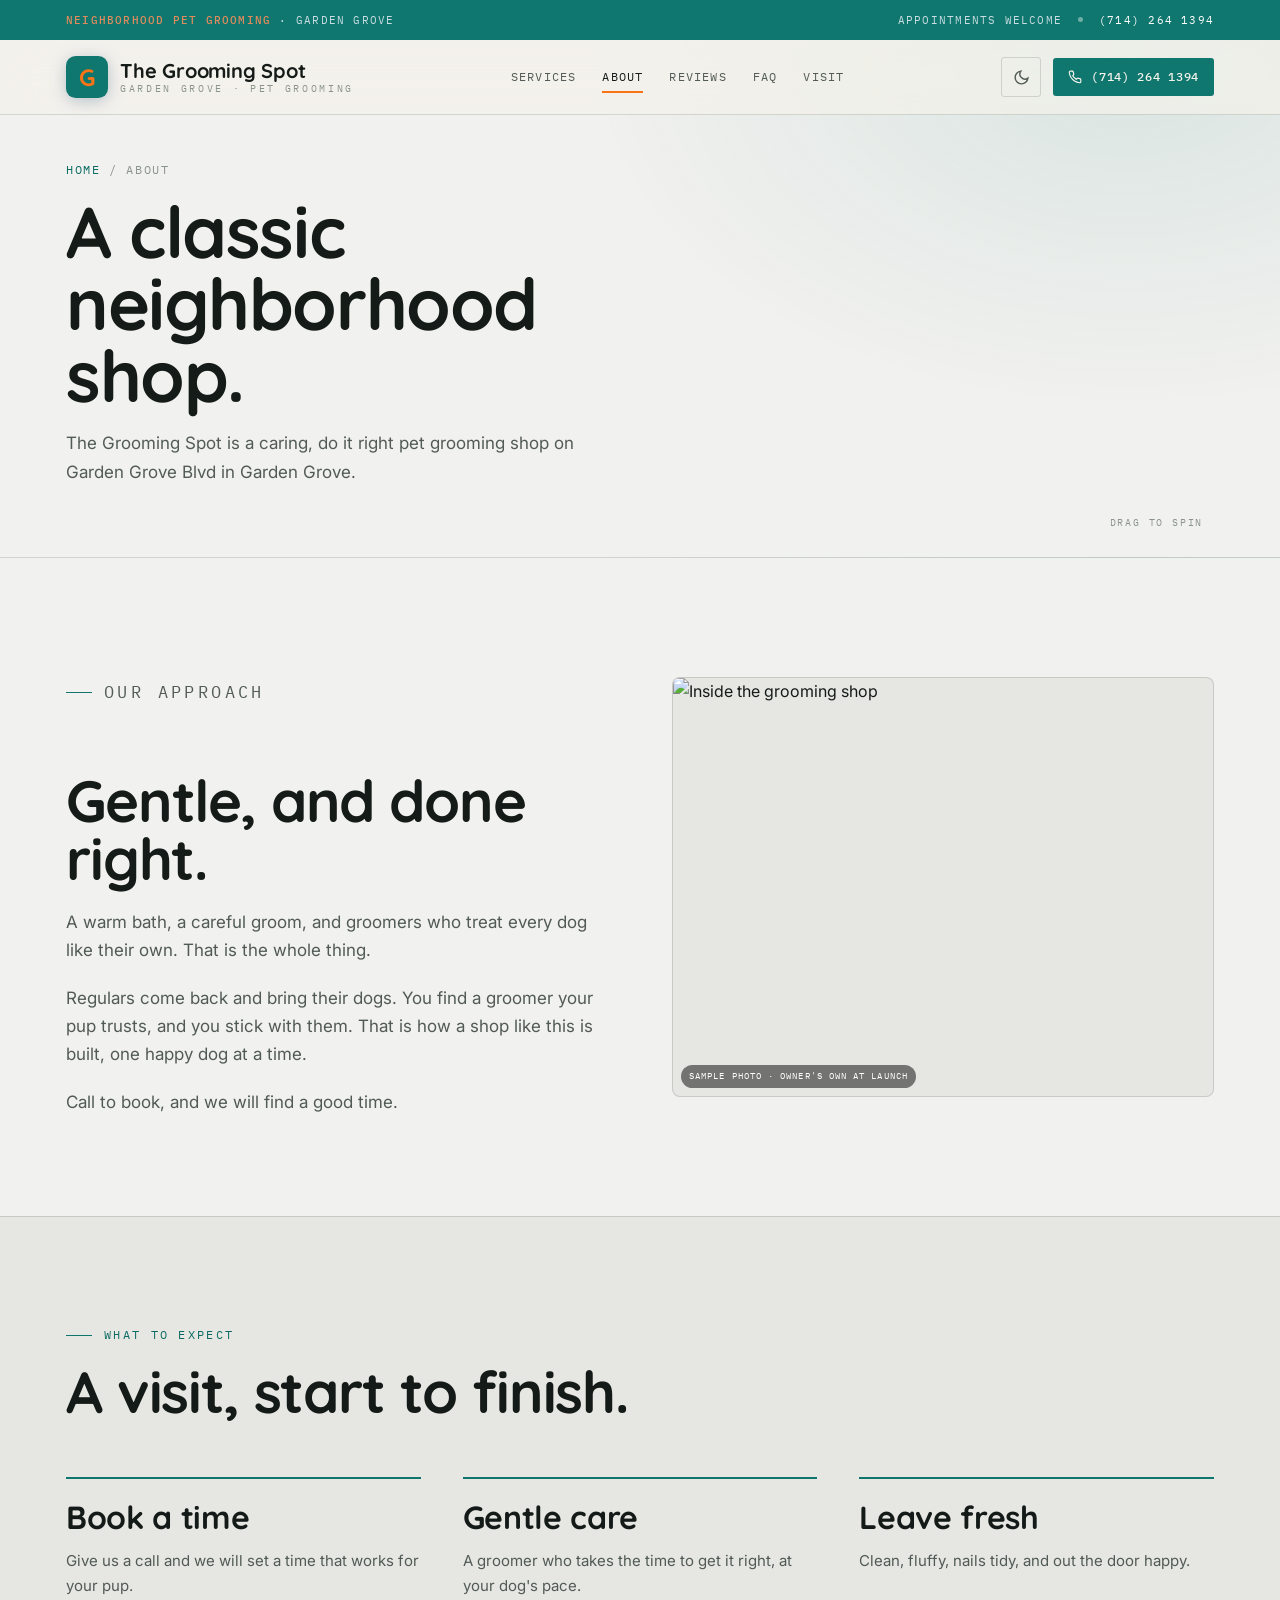
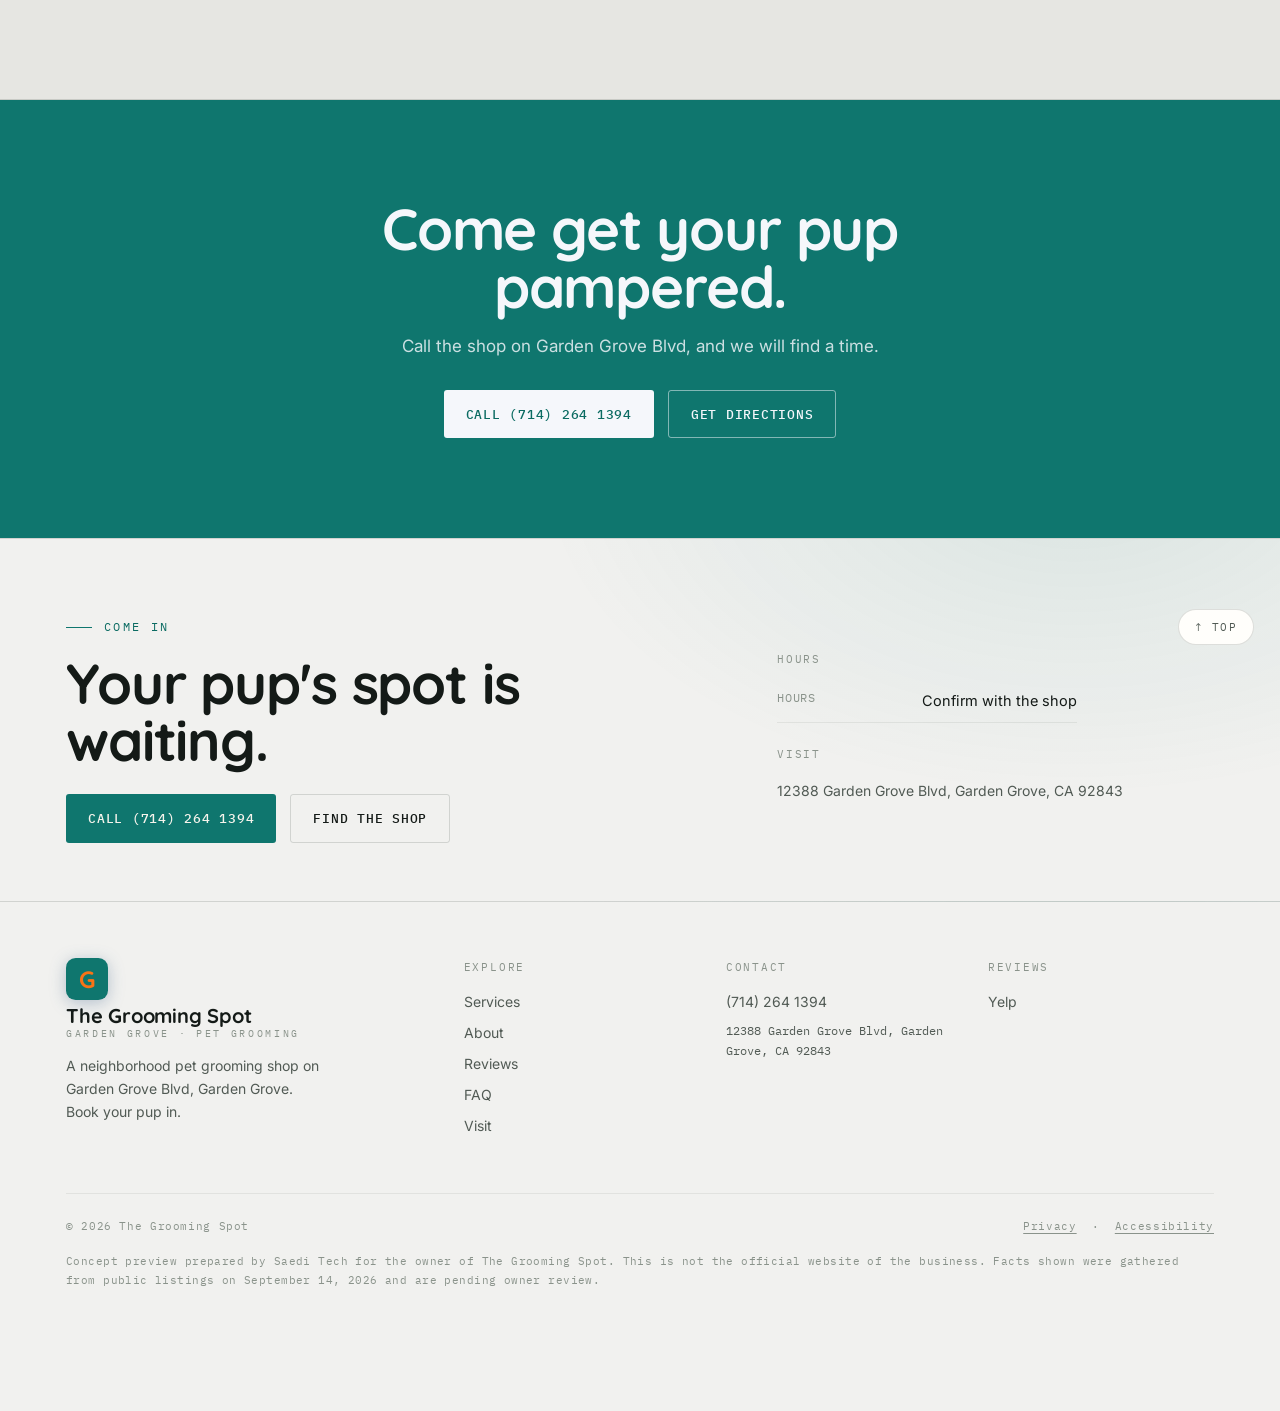
==== about.html @ 3c518885 "The Grooming Spot concept preview Co-Authored-By: Claude Opus 4.8 <noreply@anthropic.com>" ====
<!doctype html>
<html lang="en">
<head>
<meta charset="utf-8" />
<meta name="viewport" content="width=device-width, initial-scale=1" />
<meta name="robots" content="noindex, nofollow" />
<title>About · The Grooming Spot</title>
<meta name="description" content="About The Grooming Spot, a neighborhood pet grooming shop in Garden Grove. Book your pup in." />
<meta property="og:title" content="About · The Grooming Spot" /><meta property="og:type" content="website" />
<link rel="icon" href="data:image/svg+xml,%3Csvg xmlns='http://www.w3.org/2000/svg' viewBox='0 0 32 32'%3E%3Ccircle cx='16' cy='16' r='15' fill='%230f766e'/%3E%3Cellipse cx='16' cy='20' rx='5.4' ry='4.2' fill='%23fef6ee'/%3E%3Ccircle cx='9.6' cy='13.5' r='2.3' fill='%23fef6ee'/%3E%3Ccircle cx='13.8' cy='10.4' r='2.3' fill='%23fef6ee'/%3E%3Ccircle cx='18.2' cy='10.4' r='2.3' fill='%23fef6ee'/%3E%3Ccircle cx='22.4' cy='13.5' r='2.3' fill='%23fef6ee'/%3E%3C/svg%3E">
<link rel="preconnect" href="https://fonts.googleapis.com"><link rel="preconnect" href="https://fonts.gstatic.com" crossorigin>
<link href="https://fonts.googleapis.com/css2?family=Quicksand:wght@500;600;700&family=Inter:wght@400;500;600&family=IBM+Plex+Mono:wght@400;500&display=swap" rel="stylesheet">
<link rel="stylesheet" href="assets/site.css">
<script type="importmap">{ "imports": { "three": "https://unpkg.com/three@0.160.0/build/three.module.js", "three/": "https://unpkg.com/three@0.160.0/" } }</script>

</head>
<body>
<a class="skip" href="#main">Skip to content</a>
<header class="sitehead" id="sitehead"><div class="topbar"><div class="wrap tbin"><span class="tb-l"><b>Neighborhood pet grooming</b> · Garden Grove</span><span class="tb-r"><span>Appointments welcome</span><span class="dot2"></span><a href="tel:+17142641394">(714) 264 1394</a></span></div></div>
<nav class="top" aria-label="Main">
  <div class="wrap navin">
    <a class="logo" href="index.html" aria-label="The Grooming Spot, home"><svg class="emblem" viewBox="0 0 48 48" aria-hidden="true"><rect width="48" height="48" rx="11" fill="var(--indigo)"/><text x="24" y="34" font-size="27" text-anchor="middle" fill="var(--shu)" font-family="Quicksand,sans-serif" font-weight="800">G</text></svg><span class="wm"><span class="n">The Grooming Spot</span><span class="s">Garden Grove · Pet Grooming</span></span></a>
    <div class="navlinks"><a href="services.html">Services</a><a href="about.html" aria-current="page">About</a><a href="reviews.html">Reviews</a><a href="faq.html">FAQ</a><a href="visit.html">Visit</a></div>
    <div class="navright">
      <button class="tgl" id="themeTgl" aria-label="Switch between day and night theme" aria-pressed="false"><svg id="icMoon" viewBox="0 0 24 24" fill="none" stroke="currentColor" stroke-width="2" stroke-linecap="round"><path d="M21 12.8A9 9 0 1 1 11.2 3a7 7 0 0 0 9.8 9.8z"/></svg><svg id="icSun" viewBox="0 0 24 24" fill="none" stroke="currentColor" stroke-width="2" stroke-linecap="round" style="display:none"><circle cx="12" cy="12" r="4"/><path d="M12 2v2M12 20v2M4.9 4.9l1.4 1.4M17.7 17.7l1.4 1.4M2 12h2M20 12h2M4.9 19.1l1.4-1.4M17.7 6.3l1.4-1.4"/></svg></button>
      <a class="btn btn-fill btn-sm" href="tel:+17142641394"><svg width="14" height="14" viewBox="0 0 24 24" fill="none" stroke="currentColor" stroke-width="2" stroke-linecap="round" aria-hidden="true"><path d="M22 16.9v3a2 2 0 0 1-2.2 2 19.8 19.8 0 0 1-8.6-3 19.5 19.5 0 0 1-6-6 19.8 19.8 0 0 1-3-8.7A2 2 0 0 1 4.1 2h3a2 2 0 0 1 2 1.7c.13 1 .36 1.9.7 2.8a2 2 0 0 1-.45 2.1L8.1 9.9a16 16 0 0 0 6 6l1.3-1.3a2 2 0 0 1 2.1-.45c.9.34 1.8.57 2.8.7A2 2 0 0 1 22 16.9z"/></svg><span class="lbl">(714) 264 1394</span></a>
      <button class="burger" id="burger" aria-label="Open menu"><svg viewBox="0 0 24 24" fill="none" stroke="currentColor" stroke-width="2" stroke-linecap="round"><path d="M3 6h18M3 12h18M3 18h18"/></svg></button>
    </div>
  </div>
</nav>
</header>
<div class="mmenu" id="mmenu" aria-label="Menu">
  <button class="mclose" id="mclose" aria-label="Close menu">✕</button>
  <a href="services.html">Services</a><a href="about.html" aria-current="page">About</a><a href="reviews.html">Reviews</a><a href="faq.html">FAQ</a><a href="visit.html">Visit</a><a href="tel:+17142641394">Call the shop</a>
</div>
<header class="page-hero"><canvas id="subgl" class="subcanvas" data-obj="clippers" data-accent="0f766e" aria-hidden="true"></canvas><span class="subgrab" aria-hidden="true">Drag to spin</span><div class="wrap"><p class="crumb"><a href="index.html">Home</a> / About</p><h1 class="ph">A classic neighborhood shop.</h1><p class="pl">The Grooming Spot is a caring, do it right pet grooming shop on Garden Grove Blvd in Garden Grove.</p></div></header><main id="main">
<section><div class="wrap abgrid">
  <div class="prose"><p class="kick up">Our approach</p><h2 class="up">Gentle, and done right.</h2><p class="up">A warm bath, a careful groom, and groomers who treat every dog like their own. That is the whole thing.</p><p class="up">Regulars come back and bring their dogs. You find a groomer your pup trusts, and you stick with them. That is how a shop like this is built, one happy dog at a time.</p><p class="up">Call to book, and we will find a good time.</p></div>
  <div class="imgfill up tall" role="img" aria-label="Inside the shop"><img src="https://images.unsplash.com/photo-1648221122323-572c13a31663?w=1100&q=74&auto=format&fit=crop" alt="Inside the grooming shop" loading="lazy"><span class="stamp">Sample photo · owner's own at launch</span></div>
</div></section>
<section class="band"><div class="wrap"><p class="kick up">What to expect</p><h2 class="up">A visit, start to finish.</h2><div class="whygrid"><div class="why up"><div class="big">Book a time</div><p>Give us a call and we will set a time that works for your pup.</p></div><div class="why up"><div class="big">Gentle care</div><p>A groomer who takes the time to get it right, at your dog's pace.</p></div><div class="why up"><div class="big">Leave fresh</div><p>Clean, fluffy, nails tidy, and out the door happy.</p></div></div></div></section>
<section class="ctaband"><div class="wrap"><h2 class="up">Come get your pup pampered.</h2><p class="up">Call the shop on Garden Grove Blvd, and we will find a time.</p><div class="cta up"><a class="btn btn-fill" href="tel:+17142641394">Call (714) 264 1394</a><a class="btn btn-line" href="visit.html">Get directions</a></div></div></section>
</main><script type="module" src="assets/subhero3d-generic.js"></script><footer>
  <button class="backtop" id="backtop" aria-label="Back to top">↑ Top</button>
  <div class="foot-hero"><div class="wrap"><div class="foot-top">
    <div class="foot-cta"><p class="kick">Come in</p><h2>Your pup's spot is waiting.</h2><div class="cta"><a class="btn btn-fill" href="tel:+17142641394">Call (714) 264 1394</a><a class="btn btn-line" href="visit.html">Find the shop</a></div></div>
    <div class="foot-hours"><p class="ft">Hours</p><div class="hrow"><span>Hours</span><span>Confirm with the shop</span></div><p class="ft" style="margin-top:22px">Visit</p><p class="addr">12388 Garden Grove Blvd, Garden Grove, CA 92843</p></div>
  </div></div></div>
  <div class="wrap foot-main">
    <div class="fgrid">
      <div class="fbrand"><a class="logo" href="index.html" aria-label="The Grooming Spot, home"><svg class="emblem" viewBox="0 0 48 48" aria-hidden="true"><rect width="48" height="48" rx="11" fill="var(--indigo)"/><text x="24" y="34" font-size="27" text-anchor="middle" fill="var(--shu)" font-family="Quicksand,sans-serif" font-weight="800">G</text></svg><span class="wm"><span class="n">The Grooming Spot</span><span class="s">Garden Grove · Pet Grooming</span></span></a><p>A neighborhood pet grooming shop on Garden Grove Blvd, Garden Grove. Book your pup in.</p></div>
      <div class="fcol"><p class="ft">Explore</p><a href="services.html">Services</a><a href="about.html">About</a><a href="reviews.html">Reviews</a><a href="faq.html">FAQ</a><a href="visit.html">Visit</a></div>
      <div class="fcol"><p class="ft">Contact</p><a href="tel:+17142641394">(714) 264 1394</a><p class="mono" style="font-size:12px">12388 Garden Grove Blvd, Garden Grove, CA 92843</p></div>
      <div class="fcol"><p class="ft">Reviews</p><a href="https://www.yelp.com/biz/the-grooming-spot-garden-grove" target="_blank" rel="noopener">Yelp</a></div>
    </div>
    <div class="legal"><span>© 2026 The Grooming Spot</span><span><a href="privacy.html">Privacy</a> &nbsp;·&nbsp; <a href="accessibility.html">Accessibility</a></span></div>
    <p class="preview-note">Concept preview prepared by Saedi Tech for the owner of The Grooming Spot. This is not the official website of the business. Facts shown were gathered from public listings on September 14, 2026 and are pending owner review.</p>
  </div>
</footer>
<div class="callbar" role="navigation" aria-label="Quick actions">
  <a class="c1" href="tel:+17142641394"><svg width="14" height="14" viewBox="0 0 24 24" fill="none" stroke="currentColor" stroke-width="2" stroke-linecap="round" aria-hidden="true"><path d="M22 16.9v3a2 2 0 0 1-2.2 2 19.8 19.8 0 0 1-8.6-3 19.5 19.5 0 0 1-6-6 19.8 19.8 0 0 1-3-8.7A2 2 0 0 1 4.1 2h3a2 2 0 0 1 2 1.7c.13 1 .36 1.9.7 2.8a2 2 0 0 1-.45 2.1L8.1 9.9a16 16 0 0 0 6 6l1.3-1.3a2 2 0 0 1 2.1-.45c.9.34 1.8.57 2.8.7A2 2 0 0 1 22 16.9z"/></svg>Call the shop</a>
  <a class="c2" href="visit.html">Directions</a>
</div>
<script src="assets/app.js" defer></script>
</body>
</html>
---- assets/site.css ----
/* The Grooming Spot grooming concept preview by Saedi Tech */
:root{
  --bg:#f1f1ef; --bg2:#e6e6e2; --card:#fffefb; --card2:#f2f2ee;
  --line:rgba(20,30,26,.14); --line2:rgba(20,30,26,.07);
  --text:#141a17; --muted:#515a54; --faint:#8a938b;
  --indigo:#0f766e; --indigo-2:#0d9488; --indigo-tx:#0b6b62; --indigo-soft:rgba(15,118,110,.1);
  --shu:#f97316; --shu-tx:#c2560c; --gold:#f97316;
  --nav-bg:rgba(244,241,234,.72); --chip-bg:rgba(255,255,255,.6); --btn-tx:#f6f4ec;
  --hero-a:rgba(15,118,110,.14); --hero-b:rgba(249,115,22,.1); --grain:.035;
  --map-filter:saturate(.9) contrast(1.02); --ease:cubic-bezier(.16,1,.3,1);
}
:root[data-theme="night"]{
  --bg:#0c0f16; --bg2:#10141d; --card:#131824; --card2:#101521;
  --line:rgba(225,235,228,.12); --line2:rgba(225,235,228,.06);
  --text:#e9f0eb; --muted:#a4b0a8; --faint:#6e7a72;
  --indigo:#2dd4bf; --indigo-2:#5eead4; --indigo-tx:#5eead4; --indigo-soft:rgba(45,212,191,.14);
  --shu:#fb923c; --shu-tx:#fdba74; --gold:#fb923c;
  --nav-bg:rgba(8,11,16,.66); --chip-bg:rgba(16,21,29,.5); --btn-tx:#0b1310;
  --hero-a:rgba(45,212,191,.2); --hero-b:rgba(251,146,60,.14); --grain:.06;
  --map-filter:grayscale(1) invert(.92) contrast(.9) hue-rotate(180deg);
}
*{margin:0;padding:0;box-sizing:border-box}
html{scroll-behavior:smooth}
@media (prefers-reduced-motion:reduce){html{scroll-behavior:auto}}
body{background:var(--bg);color:var(--text);font-family:'Inter',system-ui,sans-serif;font-size:16px;line-height:1.65;-webkit-font-smoothing:antialiased;transition:background .5s,color .5s;overflow-x:hidden}
::selection{background:var(--indigo);color:var(--btn-tx)}
img,svg{max-width:100%}a{color:inherit}
.jp{font-family:'Noto Sans JP','Inter',sans-serif}
.mono{font-family:'IBM Plex Mono',monospace}
.wrap{max-width:1200px;margin:0 auto;padding:0 26px}
.narrow{max-width:900px}
.skip{position:absolute;left:-9999px;top:0;background:var(--indigo);color:var(--btn-tx);padding:10px 18px;z-index:200;font-weight:600}
.skip:focus{left:12px;top:12px}
:focus-visible{outline:2px solid var(--indigo);outline-offset:3px;border-radius:2px}
body::after{content:"";position:fixed;inset:0;z-index:300;pointer-events:none;opacity:var(--grain);mix-blend-mode:overlay;background-image:url("data:image/svg+xml,%3Csvg xmlns='http://www.w3.org/2000/svg' width='120' height='120'%3E%3Cfilter id='n'%3E%3CfeTurbulence type='fractalNoise' baseFrequency='.85' numOctaves='2'/%3E%3C/filter%3E%3Crect width='100%25' height='100%25' filter='url(%23n)'/%3E%3C/svg%3E")}

/* logo */
.logo{display:flex;align-items:center;gap:12px;text-decoration:none}
.logo .emblem{width:42px;height:42px;flex:none;filter:drop-shadow(0 3px 8px rgba(23,63,115,.28))}
.logo .wm{display:flex;flex-direction:column;line-height:1}
.logo .wm .n{font-family:'Quicksand',sans-serif;font-weight:800;font-size:20px;letter-spacing:-.01em;color:var(--text)}
.logo .wm .s{font-family:'IBM Plex Mono',monospace;font-size:9.5px;letter-spacing:.28em;text-transform:uppercase;color:var(--faint);margin-top:3px}
.logo .wm .s b{color:var(--shu-tx);font-weight:500}

/* header (top bar + nav) */
.sitehead{position:fixed;top:0;left:0;right:0;z-index:100}
.topbar{background:var(--indigo);color:#eaf0f8;height:40px;overflow:hidden;transition:height .35s var(--ease),opacity .3s}
.topbar .tbin{display:flex;align-items:center;justify-content:space-between;height:40px;font-family:'IBM Plex Mono',monospace;font-size:11px;letter-spacing:.11em;text-transform:uppercase}
.topbar .tb-l{color:rgba(234,240,248,.85)}.topbar .tb-l b{color:#e08a5c;font-weight:500}
.topbar .tb-r{display:flex;align-items:center;gap:16px;color:rgba(234,240,248,.85)}
.topbar .tb-r a{color:#fff;text-decoration:none}.topbar .tb-r a:hover{color:#e08a5c}
.topbar .dot2{width:5px;height:5px;border-radius:50%;background:rgba(255,255,255,.4)}
nav.top{position:relative;background:var(--nav-bg);backdrop-filter:blur(18px) saturate(1.4);-webkit-backdrop-filter:blur(18px) saturate(1.4);border-bottom:1px solid var(--line);transition:box-shadow .35s,background .35s}
.sitehead.scrolled .topbar{height:0;opacity:0}
.sitehead.scrolled nav.top{box-shadow:0 12px 34px -18px rgba(8,11,16,.5)}
.navin{display:flex;align-items:center;justify-content:space-between;height:74px;gap:18px}
@media (max-width:768px){.topbar{display:none}}
.navlinks{display:flex;gap:26px;align-items:center}
.navlinks a{font-family:'IBM Plex Mono',monospace;font-size:12px;letter-spacing:.1em;text-transform:uppercase;text-decoration:none;color:var(--muted);transition:color .25s;position:relative}
.navlinks a[aria-current="page"]{color:var(--text)}
.navlinks a::after{content:"";position:absolute;left:0;bottom:-6px;width:0;height:1.5px;background:var(--shu);transition:width .3s var(--ease)}
.navlinks a:hover::after,.navlinks a[aria-current="page"]::after{width:100%}
.navlinks a:hover{color:var(--text)}
.navright{display:flex;align-items:center;gap:12px}
.btn{display:inline-flex;align-items:center;justify-content:center;gap:9px;font-family:'IBM Plex Mono',monospace;font-size:12.5px;letter-spacing:.06em;text-transform:uppercase;font-weight:500;padding:13px 22px;border-radius:3px;text-decoration:none;border:none;cursor:pointer;transition:transform .35s var(--ease),box-shadow .35s,background .35s,color .35s}
.btn-fill{background:var(--indigo);color:var(--btn-tx)}
.btn-fill:hover{transform:translateY(-2px);box-shadow:0 14px 38px -12px var(--indigo)}
.btn-line{background:transparent;color:var(--text);border:1px solid var(--line)}
.btn-line:hover{border-color:var(--indigo);color:var(--indigo-tx)}
.btn-sm{padding:10px 15px;font-size:11.5px}
.tgl,.burger{width:40px;height:40px;border-radius:3px;border:1px solid var(--line);background:transparent;color:var(--muted);display:grid;place-items:center;cursor:pointer;transition:color .3s,border-color .3s}
.tgl:hover,.burger:hover{color:var(--indigo-tx);border-color:var(--indigo)}
.tgl svg{width:17px;height:17px}.burger{display:none}.burger svg{width:20px;height:20px}
@media (max-width:940px){.navlinks{display:none}.burger{display:grid}}
@media (max-width:560px){.logo .wm .s{display:none}.navright .btn span.lbl{display:none}}
/* mobile menu */
.mmenu{position:fixed;inset:0;z-index:150;background:var(--bg);transform:translateY(-100%);visibility:hidden;opacity:0;transition:transform .45s var(--ease),opacity .35s,visibility .35s;display:flex;flex-direction:column;padding:96px 26px 40px;overflow-y:auto}
.mmenu.open{transform:none;visibility:visible;opacity:1}
.mmenu a{font-family:'Quicksand',sans-serif;font-weight:700;font-size:30px;text-decoration:none;color:var(--text);padding:16px 0;border-bottom:1px solid var(--line)}
.mmenu a:hover{color:var(--indigo-tx)}
.mclose{position:absolute;top:22px;right:22px;width:40px;height:40px;border:1px solid var(--line);border-radius:3px;background:transparent;color:var(--text);cursor:pointer;font-size:20px}

/* generic hero for home */
header.hero{position:relative;min-height:100svh;overflow:hidden}
.sticky{position:relative;min-height:100svh;overflow:hidden;display:flex;align-items:center;padding:90px 0 44px}
/* scroll-driven exploded 3D hero */
header.hero.scroll3d{height:340vh;min-height:0}
header.hero.scroll3d .sticky{position:sticky;top:0;height:100svh;min-height:0;padding:0}
.callouts{position:absolute;z-index:2;top:50%;left:26px;transform:translateY(-50%);max-width:360px;opacity:0;pointer-events:none;will-change:opacity}
.callouts h3{font-family:'Quicksand',sans-serif;font-weight:800;font-size:clamp(26px,3.2vw,40px);letter-spacing:-.02em;line-height:1.02;margin-bottom:18px}
.callout{display:flex;gap:14px;align-items:flex-start;padding:12px 0;border-top:1px solid var(--line)}
.callout .cn{font-family:'IBM Plex Mono',monospace;font-size:11px;color:var(--shu-tx);letter-spacing:.1em;padding-top:3px;min-width:24px}
.callout .cx b{font-family:'Quicksand',sans-serif;font-weight:700;font-size:16px;display:block;margin-bottom:2px}
.callout .cx span{font-size:13px;color:var(--muted)}
.hprog{position:absolute;left:0;right:0;bottom:0;height:2px;background:var(--line2);z-index:5}
.hprog i{display:block;height:100%;width:0;background:linear-gradient(90deg,var(--indigo),var(--shu))}
@media (max-width:940px){header.hero.scroll3d{height:280vh}header.hero.scroll3d .sticky{align-items:flex-start}.hero-copy{padding-top:100px}.callouts{left:26px;right:26px;max-width:none;top:40%}}
@media (prefers-reduced-motion:reduce){header.hero.scroll3d{height:auto;min-height:100svh}header.hero.scroll3d .sticky{position:relative}.callouts{display:none}.hprog{display:none}}
.hero-bg{position:absolute;inset:0;z-index:0;background:radial-gradient(60% 55% at 74% 38%,var(--hero-a),transparent 70%),radial-gradient(50% 45% at 12% 92%,var(--hero-b),transparent 70%),var(--bg)}
#gl{position:absolute;inset:0;z-index:1;width:100%;height:100%;display:block;touch-action:pan-y;cursor:grab}#gl:active{cursor:grabbing}
.hero-fb{position:absolute;z-index:1;right:6%;top:50%;transform:translateY(-50%);width:min(42vw,460px);aspect-ratio:1;border-radius:50%;background:radial-gradient(circle at 40% 35%,#2b3a52,#0c1119 70%);box-shadow:0 40px 120px -30px rgba(23,63,115,.6);display:none}
.herogrid{position:relative;z-index:2;width:100%}
.hero-copy{max-width:600px}
.tag{display:inline-flex;align-items:center;gap:12px;font-family:'IBM Plex Mono',monospace;font-size:11.5px;letter-spacing:.22em;text-transform:uppercase;color:var(--indigo-tx);margin-bottom:26px;padding:8px 14px;border:1px solid var(--line);border-radius:40px;background:var(--chip-bg);backdrop-filter:blur(6px)}
.tag .dot{width:7px;height:7px;border-radius:50%;background:var(--shu);box-shadow:0 0 0 4px rgba(201,75,46,.18)}
h1{font-family:'Quicksand',sans-serif;font-weight:800;font-size:clamp(46px,7vw,92px);line-height:.98;letter-spacing:-.025em;color:var(--text)}
h1 .in{background:linear-gradient(120deg,var(--indigo-2),var(--shu));-webkit-background-clip:text;background-clip:text;color:transparent}
.hero p.lede{font-size:clamp(16px,1.5vw,19px);color:var(--muted);max-width:500px;margin:26px 0 34px}
.cta{display:flex;gap:14px;flex-wrap:wrap}
.chips{display:flex;gap:8px;flex-wrap:wrap;margin-top:34px}
.chip{font-family:'IBM Plex Mono',monospace;font-size:11px;letter-spacing:.06em;text-transform:uppercase;color:var(--muted);border:1px solid var(--line);background:var(--chip-bg);border-radius:40px;padding:8px 14px;backdrop-filter:blur(6px)}
.badge3d{position:absolute;right:6%;bottom:12%;z-index:3;background:var(--card);border:1px solid var(--line);border-radius:6px;padding:14px 18px;box-shadow:0 20px 50px -24px rgba(18,22,28,.4);display:flex;align-items:center;gap:14px}
.badge3d .rt{font-family:'Quicksand',sans-serif;font-weight:800;font-size:26px;line-height:1}
.badge3d .rl{font-family:'IBM Plex Mono',monospace;font-size:10px;letter-spacing:.12em;text-transform:uppercase;color:var(--faint)}
.badge3d .star{color:var(--shu)}
.grab{position:absolute;z-index:4;right:6%;top:15%;display:flex;align-items:center;gap:8px;font-family:'IBM Plex Mono',monospace;font-size:10px;letter-spacing:.18em;text-transform:uppercase;color:var(--faint)}
.cue{position:absolute;bottom:34px;left:50%;transform:translateX(-50%);z-index:4;display:flex;flex-direction:column;align-items:center;gap:8px;color:var(--faint);font-family:'IBM Plex Mono',monospace;font-size:10px;letter-spacing:.22em;text-transform:uppercase}
.cue .bar{width:1px;height:34px;background:linear-gradient(var(--faint),transparent);animation:drop 2.4s var(--ease) infinite}
@keyframes drop{0%{transform:scaleY(0);transform-origin:top}45%{transform:scaleY(1);transform-origin:top}55%{transform:scaleY(1);transform-origin:bottom}100%{transform:scaleY(0);transform-origin:bottom}}
@media (prefers-reduced-motion:reduce){.cue .bar{animation:none}.grab{display:none}}
@media (max-width:940px){.hero-copy{max-width:none}.badge3d{right:auto;left:26px;bottom:8%}.grab{top:9%;right:26px}}

/* subpage banner */
.page-hero{position:relative;padding:150px 0 60px;min-height:62vh;display:flex;align-items:center;border-bottom:1px solid var(--line);background:radial-gradient(60% 90% at 88% 10%,var(--indigo-soft),transparent 70%),var(--bg);overflow:hidden}
.page-hero .wrap{position:relative;z-index:2;width:100%}
.subcanvas{position:absolute;right:-4%;top:0;bottom:0;width:52%;z-index:1;display:block;touch-action:pan-y;cursor:grab}
.subcanvas:active{cursor:grabbing}
.subgrab{position:absolute;right:6%;bottom:26px;z-index:3;display:flex;align-items:center;gap:8px;font-family:'IBM Plex Mono',monospace;font-size:10px;letter-spacing:.18em;text-transform:uppercase;color:var(--faint)}
.crumb{font-family:'IBM Plex Mono',monospace;font-size:11.5px;letter-spacing:.14em;text-transform:uppercase;color:var(--faint);margin-bottom:16px}
.crumb a{color:var(--indigo-tx);text-decoration:none}
.page-hero h1.ph{font-family:'Quicksand',sans-serif;font-weight:800;font-size:clamp(38px,5.6vw,72px);line-height:1;letter-spacing:-.02em;max-width:620px}
.page-hero p.pl{color:var(--muted);max-width:540px;margin-top:18px;font-size:17px}
@media (max-width:820px){.subcanvas{opacity:.42;width:74%;right:-10%}.page-hero{min-height:auto}}

/* marquee */
.marquee{overflow:hidden;border-top:1px solid var(--line);border-bottom:1px solid var(--line);background:var(--indigo);padding:16px 0}
.mrow{display:flex;gap:44px;white-space:nowrap;width:max-content;animation:slide 32s linear infinite;font-family:'Quicksand',sans-serif;font-weight:700;font-size:19px;letter-spacing:.02em;color:rgba(247,244,236,.9);align-items:center}
.mrow span{display:inline-flex;align-items:center;gap:44px}
.mrow .d{width:7px;height:7px;border-radius:50%;background:var(--shu)}
@keyframes slide{to{transform:translateX(-50%)}}
@media (prefers-reduced-motion:reduce){.mrow{animation:none}}

/* strip */
.strip{border-bottom:1px solid var(--line);background:var(--bg2)}
.stripin{display:grid;grid-template-columns:repeat(4,1fr)}
.stat{padding:28px 24px;border-left:1px solid var(--line)}.stat:first-child{border-left:none}.stat a{text-decoration:none}
.stat .v{font-family:'Quicksand',sans-serif;font-weight:800;font-size:27px;letter-spacing:-.01em}
.stat .v .star{color:var(--shu)}
.stat .l{font-family:'IBM Plex Mono',monospace;font-size:10.5px;letter-spacing:.14em;text-transform:uppercase;color:var(--faint);margin-top:6px}
.stat a:hover .v{color:var(--indigo-tx)}
@media (max-width:820px){.stripin{grid-template-columns:1fr 1fr}.stat:nth-child(3){border-left:none}.stat{padding:22px 20px}.stat .v{font-size:22px}}

section{padding:100px 0;scroll-margin-top:74px;position:relative}
.kick{font-family:'IBM Plex Mono',monospace;font-size:11.5px;letter-spacing:.2em;text-transform:uppercase;color:var(--indigo-tx);display:inline-flex;align-items:center;gap:12px;margin-bottom:18px}
.kick::before{content:"";width:26px;height:1px;background:var(--indigo)}
.kick .jp{color:var(--shu-tx);letter-spacing:.1em}
h2{font-family:'Quicksand',sans-serif;font-weight:800;font-size:clamp(32px,4.6vw,58px);line-height:1.0;letter-spacing:-.02em;max-width:680px}
h3.blk{font-family:'Quicksand',sans-serif;font-weight:700;font-size:24px;letter-spacing:-.01em}
.sub{color:var(--muted);max-width:600px;margin-top:18px;font-size:17px}

/* services grid */
.svcgrid{display:grid;grid-template-columns:repeat(3,1fr);gap:1px;background:var(--line);border:1px solid var(--line);border-radius:8px;overflow:hidden;margin-top:52px}
.svc{background:var(--card);padding:34px 30px 36px;position:relative;transition:background .4s;text-decoration:none;color:inherit;display:block}
.svc:hover{background:var(--card2)}
.svc .no{font-family:'IBM Plex Mono',monospace;font-size:10.5px;letter-spacing:.16em;color:var(--faint)}
.svc .ic{width:48px;height:48px;margin:20px 0;color:var(--indigo);transition:transform .5s var(--ease)}
.svc:hover .ic{transform:translateY(-4px) scale(1.06)}
.svc h3{font-family:'Quicksand',sans-serif;font-weight:700;font-size:21px;letter-spacing:-.01em;margin-bottom:10px}
.svc p{font-size:14.5px;color:var(--muted)}
.svc .more{font-family:'IBM Plex Mono',monospace;font-size:11px;letter-spacing:.1em;text-transform:uppercase;color:var(--indigo-tx);margin-top:16px;display:inline-block}
@media (max-width:920px){.svcgrid{grid-template-columns:1fr 1fr}}
@media (max-width:600px){.svcgrid{grid-template-columns:1fr}}

/* two-col feature (why) */
#why,.band{background:var(--bg2);border-top:1px solid var(--line);border-bottom:1px solid var(--line)}
.whygrid{display:grid;grid-template-columns:repeat(3,1fr);gap:42px;margin-top:56px}
.why .big{font-family:'Quicksand',sans-serif;font-weight:800;font-size:clamp(24px,2.6vw,32px);line-height:1.06;letter-spacing:-.01em;border-top:2px solid var(--indigo);padding-top:22px}
.why .big .jpb{display:block;font-family:'Noto Sans JP',sans-serif;font-weight:700;font-size:15px;color:var(--shu-tx);letter-spacing:.3em;margin-bottom:10px}
.why p{color:var(--muted);margin-top:14px;font-size:15px}
@media (max-width:820px){.whygrid{grid-template-columns:1fr;gap:32px}}

/* about + prose */
.abgrid{display:grid;grid-template-columns:1fr 1fr;gap:64px;align-items:center}
.abcopy p{color:var(--muted);margin-top:18px;font-size:17px}.abcopy p strong{color:var(--text);font-weight:600}
.prose{max-width:760px}
.prose p{color:var(--muted);font-size:17px;margin-top:20px}
.prose h2{margin-top:48px}
.prose h3{font-family:'Quicksand',sans-serif;font-weight:700;font-size:22px;margin-top:34px}
.prose ul{margin:18px 0 0 0;list-style:none;display:grid;gap:12px}
.prose ul li{position:relative;padding-left:26px;color:var(--muted)}
.prose ul li::before{content:"";position:absolute;left:0;top:9px;width:8px;height:8px;border-radius:1px;background:var(--shu)}
.photo-slot{border:1px dashed var(--line);border-radius:8px;background:var(--card);aspect-ratio:4/3.1;display:grid;place-items:center;text-align:center;padding:30px;position:relative;overflow:hidden}
.photo-slot.tall{aspect-ratio:1/1}
.photo-slot::before{content:"";position:absolute;inset:0;background:radial-gradient(circle at 70% 20%,var(--indigo-soft),transparent 60%)}
.photo-slot .ph-ic{width:56px;height:56px;color:var(--faint);margin:0 auto 14px;position:relative}
.photo-slot .t{font-family:'IBM Plex Mono',monospace;font-size:11px;letter-spacing:.14em;text-transform:uppercase;color:var(--faint);max-width:300px;line-height:1.8;position:relative}
@media (max-width:920px){.abgrid{grid-template-columns:1fr;gap:36px}}

/* gallery grid of reserved slots */
.gal{display:grid;grid-template-columns:repeat(3,1fr);gap:16px;margin-top:52px}
.gal .photo-slot{aspect-ratio:4/3.4}
@media (max-width:820px){.gal{grid-template-columns:1fr 1fr}}
@media (max-width:520px){.gal{grid-template-columns:1fr}}

/* ===== photographic bands (licensed placeholder imagery) ===== */
.photoband{position:relative;min-height:82vh;display:flex;align-items:flex-end;overflow:hidden;border-top:1px solid var(--line);border-bottom:1px solid var(--line)}
.photoband .pbimg{position:absolute;inset:-12% 0;z-index:0;background-size:cover;background-position:center;will-change:transform}
.photoband::after{content:"";position:absolute;inset:0;z-index:1;background:linear-gradient(180deg,rgba(6,9,14,.2),rgba(6,9,14,.78)),linear-gradient(90deg,rgba(23,63,115,.5),transparent 62%)}
.photoband.right::after{background:linear-gradient(180deg,rgba(6,9,14,.2),rgba(6,9,14,.78)),linear-gradient(270deg,rgba(201,75,46,.4),transparent 62%)}
.photoband .pbin{position:relative;z-index:2;width:100%;padding:60px 0 66px;color:#f4f1ea}
.photoband .pbk{font-family:'IBM Plex Mono',monospace;font-size:11.5px;letter-spacing:.2em;text-transform:uppercase;color:#e08a5c;margin-bottom:14px;display:inline-flex;align-items:center;gap:12px}
.photoband .pbk::before{content:"";width:26px;height:1px;background:#e08a5c}
.photoband h2{color:#f7f5ef;max-width:760px}
.photoband p{color:rgba(244,241,234,.86);max-width:520px;margin-top:16px;font-size:17px}
.photoband .sampletag{position:absolute;top:26px;right:26px;z-index:2;font-family:'IBM Plex Mono',monospace;font-size:9.5px;letter-spacing:.14em;text-transform:uppercase;color:rgba(244,241,234,.72);background:rgba(0,0,0,.35);padding:6px 11px;border-radius:20px;backdrop-filter:blur(4px)}
@media (max-width:820px){.photoband{min-height:72vh}}

/* real image fills (about, gallery) */
.imgfill{border-radius:8px;overflow:hidden;position:relative;background:var(--bg2);border:1px solid var(--line)}
.imgfill img{width:100%;height:100%;object-fit:cover;display:block;transition:transform 1.2s var(--ease)}
.imgfill:hover img{transform:scale(1.05)}
.imgfill .stamp{position:absolute;bottom:8px;left:8px;font-family:'IBM Plex Mono',monospace;font-size:9px;letter-spacing:.12em;text-transform:uppercase;color:#fff;background:rgba(0,0,0,.5);padding:4px 8px;border-radius:20px;backdrop-filter:blur(3px)}
.abgrid .imgfill{aspect-ratio:4/3.1}
.gal2{display:grid;grid-template-columns:repeat(3,1fr);gap:14px;margin-top:52px}
.gal2 .imgfill{aspect-ratio:4/3.3}
.gal2 .imgfill.wide{grid-column:span 2;aspect-ratio:auto}
@media (max-width:820px){.gal2{grid-template-columns:1fr 1fr}}
@media (max-width:520px){.gal2{grid-template-columns:1fr}.gal2 .imgfill.wide{grid-column:span 1}}

/* mobile hero: clean stacked layout, 3D in its own frame (no overlap) */
@media (max-width:940px){
  header.hero.scroll3d{height:auto;min-height:auto}
  header.hero.scroll3d .sticky{position:relative;height:auto;min-height:auto;display:flex;flex-direction:column;padding:104px 0 46px;align-items:stretch}
  .hero .herogrid{order:1}
  .hero-copy{padding-top:0!important}
  #gl{position:relative;inset:auto;order:2;width:100%;height:50vh;margin-top:28px;border:1px solid var(--line);border-radius:14px;background:linear-gradient(180deg,var(--card2),var(--bg2))}
  .hero .hero-bg{display:none}
  .hero .badge3d,.hero .callouts,.hero .hprog,.hero .cue{display:none}
  .hero .grab{position:static;order:3;align-self:center;margin-top:14px;background:transparent;border:none;padding:0;color:var(--faint)}
  .hero .chip{background:var(--card);border-color:var(--line);color:var(--text)}
  .hero .tag{background:var(--card)}
}

/* reviews */
.revgrid{display:grid;grid-template-columns:1fr 1fr;gap:20px;margin-top:52px}
.rev{background:var(--card);border:1px solid var(--line);border-radius:8px;padding:34px;text-decoration:none;display:block;transition:transform .4s var(--ease),box-shadow .4s}
.rev:hover{transform:translateY(-5px);box-shadow:0 26px 60px -30px rgba(18,22,28,.4)}
.rev .plat{font-family:'IBM Plex Mono',monospace;font-size:11px;letter-spacing:.16em;text-transform:uppercase;color:var(--faint)}
.rev .score{font-family:'Quicksand',sans-serif;font-weight:800;font-size:46px;margin:14px 0 4px;letter-spacing:-.02em}
.rev .stars{color:var(--shu);letter-spacing:3px;font-size:15px}
.rev .go{font-family:'IBM Plex Mono',monospace;font-size:12px;letter-spacing:.09em;text-transform:uppercase;color:var(--indigo-tx);margin-top:18px;display:inline-block}
.revnote{font-family:'IBM Plex Mono',monospace;font-size:11px;letter-spacing:.06em;color:var(--faint);margin-top:18px}
@media (max-width:700px){.revgrid{grid-template-columns:1fr}}

/* visit + form */
.visitgrid{display:grid;grid-template-columns:.9fr 1.1fr;gap:20px;margin-top:52px}
.vcard{background:var(--card);border:1px solid var(--line);border-radius:8px;padding:34px}
.vcard h3{font-family:'Quicksand',sans-serif;font-weight:700;font-size:20px;margin-bottom:18px}
.vrow{display:flex;justify-content:space-between;gap:16px;padding:12px 0;border-bottom:1px solid var(--line2);font-size:14.5px}
.vrow:last-child{border-bottom:none}
.vrow .k{font-family:'IBM Plex Mono',monospace;font-size:11.5px;letter-spacing:.1em;text-transform:uppercase;color:var(--faint);padding-top:2px}
.vrow .d{text-align:right}.vrow .d a{color:var(--indigo-tx);text-decoration:none}.vrow .closed{color:var(--faint)}
.mapbox{border:1px solid var(--line);border-radius:8px;overflow:hidden;min-height:400px}
.mapbox iframe{width:100%;height:100%;min-height:400px;border:0;display:block;filter:var(--map-filter)}
.form{background:var(--card);border:1px solid var(--line);border-radius:8px;padding:36px}
.fg{margin-bottom:16px}
label{display:block;font-family:'IBM Plex Mono',monospace;font-size:11px;letter-spacing:.1em;text-transform:uppercase;color:var(--faint);margin-bottom:8px}
input,select,textarea{width:100%;background:var(--bg);border:1px solid var(--line);border-radius:3px;padding:13px 15px;color:var(--text);font-family:'Inter',sans-serif;font-size:15px;transition:border-color .3s}
input:focus,select:focus,textarea:focus{outline:none;border-color:var(--indigo)}
.row2{display:grid;grid-template-columns:1fr 1fr;gap:16px}
.hp{position:absolute;left:-9999px;width:1px;height:1px;overflow:hidden}
.sub-btn{width:100%;justify-content:center;margin-top:6px}
.formnote{font-family:'IBM Plex Mono',monospace;font-size:10.5px;letter-spacing:.05em;color:var(--faint);text-align:center;margin-top:14px}
.form-done{text-align:center;padding:36px 10px}
.form-done .ok{width:64px;height:64px;border-radius:50%;background:var(--indigo);color:var(--btn-tx);display:grid;place-items:center;margin:0 auto 20px;font-size:28px}
.form-done h3{font-family:'Quicksand',sans-serif;font-weight:800;font-size:26px}
.form-done p{color:var(--muted);margin-top:10px;font-size:15px}
@media (max-width:920px){.visitgrid{grid-template-columns:1fr}.row2{grid-template-columns:1fr}}

/* faq */
.faq{margin-top:48px;max-width:820px}
.faq details{border-top:1px solid var(--line);padding:6px 0}
.faq details[open]{padding-bottom:8px}
.faq summary{list-style:none;cursor:pointer;padding:22px 0;font-family:'Quicksand',sans-serif;font-weight:700;font-size:19px;display:flex;justify-content:space-between;gap:20px;align-items:center}
.faq summary::-webkit-details-marker{display:none}
.faq summary::after{content:"+";font-family:'IBM Plex Mono',monospace;color:var(--indigo-tx);font-size:22px;transition:transform .3s}
.faq details[open] summary::after{transform:rotate(45deg)}
.faq p{color:var(--muted);padding:0 0 8px;font-size:15.5px;max-width:680px}

/* cta band */
.ctaband{background:var(--indigo);color:var(--btn-tx);text-align:center}
.ctaband h2{color:#f5f7fb;margin:0 auto}
.ctaband p{color:rgba(245,247,251,.82);margin:16px auto 30px;font-size:17px;max-width:560px}
.ctaband .cta{justify-content:center}
.ctaband .btn-fill{background:#f5f7fb;color:var(--indigo-tx)}
.ctaband .btn-line{border-color:rgba(245,247,251,.5);color:#f5f7fb}
.ctaband .btn-line:hover{border-color:#f5f7fb;color:#f5f7fb}

/* footer */
footer{border-top:1px solid var(--line);padding:0 0 120px;background:var(--bg);position:relative;overflow:hidden}
.foot-hero{position:relative;padding:70px 0 58px;border-bottom:1px solid var(--line);background:radial-gradient(60% 130% at 84% -20%,var(--indigo-soft),transparent 70%)}
.foot-top{display:grid;grid-template-columns:1.5fr 1fr;gap:56px;align-items:center}
.foot-cta h2{font-family:'Quicksand',sans-serif;font-weight:800;font-size:clamp(30px,4.4vw,58px);line-height:1;letter-spacing:-.02em}
.foot-cta .cta{margin-top:26px;display:flex;gap:14px;flex-wrap:wrap}
.foot-hours .ft{font-family:'IBM Plex Mono',monospace;font-size:11px;letter-spacing:.16em;text-transform:uppercase;color:var(--faint);margin-bottom:12px}
.hrow{display:flex;justify-content:space-between;gap:20px;padding:9px 0;border-bottom:1px solid var(--line2);font-size:14.5px;max-width:300px}
.hrow span:first-child{font-family:'IBM Plex Mono',monospace;font-size:11.5px;letter-spacing:.06em;text-transform:uppercase;color:var(--faint)}
.hrow .closed{color:var(--faint)}
.foot-hours .addr{font-size:14px;color:var(--muted);margin-top:16px}
.foot-main{padding-top:56px}
.backtop{position:absolute;right:26px;top:70px;z-index:3;display:inline-flex;align-items:center;gap:8px;font-family:'IBM Plex Mono',monospace;font-size:10.5px;letter-spacing:.14em;text-transform:uppercase;color:var(--muted);background:var(--card);border:1px solid var(--line);border-radius:40px;padding:10px 16px;cursor:pointer;text-decoration:none;transition:color .3s,border-color .3s}
.backtop:hover{color:var(--indigo-tx);border-color:var(--indigo)}
@media (max-width:820px){.foot-top{grid-template-columns:1fr;gap:30px}.foot-main{padding-top:40px}.backtop{display:none}}
.fgrid{display:grid;grid-template-columns:1.6fr 1fr 1fr 1fr;gap:36px;align-items:start}
.fbrand p{color:var(--muted);font-size:14px;margin-top:16px;max-width:260px}
.fgrid .ft{font-family:'IBM Plex Mono',monospace;font-size:11px;letter-spacing:.16em;text-transform:uppercase;color:var(--faint);margin-bottom:14px}
.fgrid a,.fcol p{font-size:14px;color:var(--muted);text-decoration:none;display:block;margin-bottom:8px}
.fgrid a:hover{color:var(--indigo-tx)}
.legal{margin-top:48px;padding-top:24px;border-top:1px solid var(--line2);display:flex;justify-content:space-between;gap:20px;flex-wrap:wrap;font-family:'IBM Plex Mono',monospace;font-size:10.5px;letter-spacing:.06em;color:var(--faint)}
.legal a{color:var(--faint);text-decoration:underline;text-underline-offset:3px}.legal a:hover{color:var(--indigo-tx)}
.preview-note{margin-top:16px;font-family:'IBM Plex Mono',monospace;font-size:10.5px;letter-spacing:.04em;color:var(--faint);line-height:1.9}
@media (max-width:820px){.fgrid{grid-template-columns:1fr 1fr;gap:30px}}
@media (max-width:520px){.fgrid{grid-template-columns:1fr}}

.callbar{position:fixed;left:0;right:0;bottom:0;z-index:120;display:none;grid-template-columns:1fr 1fr;gap:1px;background:var(--line);border-top:1px solid var(--line)}
.callbar a{display:flex;align-items:center;justify-content:center;gap:9px;padding:16px 10px;font-family:'IBM Plex Mono',monospace;font-size:12.5px;letter-spacing:.08em;text-transform:uppercase;text-decoration:none;font-weight:500}
.callbar .c1{background:var(--indigo);color:var(--btn-tx)}.callbar .c2{background:var(--card);color:var(--text)}
@media (max-width:767px){.callbar{display:grid}}

.up,.rv{opacity:0;transform:translateY(30px);transition:opacity 1s var(--ease),transform 1s var(--ease)}
.up.in,.rv.in{opacity:1;transform:none}
.rv.clip{clip-path:inset(0 0 100% 0);transform:none;transition:clip-path 1.1s var(--ease),opacity 1.1s var(--ease)}
.rv.clip.in{clip-path:inset(0 0 0 0)}
@media (prefers-reduced-motion:reduce){.up,.rv{opacity:1;transform:none;clip-path:none;transition:none}[data-parallax]{transform:none!important}}

/* count-up band */
.countband{background:var(--indigo);color:#f5f7fb;border-top:1px solid var(--line);border-bottom:1px solid var(--line)}
.countgrid{display:grid;grid-template-columns:repeat(3,1fr);gap:30px;text-align:center}
.countgrid .cnum{font-family:'Quicksand',sans-serif;font-weight:800;font-size:clamp(44px,7vw,80px);line-height:1;letter-spacing:-.02em}
.countgrid .cnum .star{color:var(--shu)}
.countgrid .clab{font-family:'IBM Plex Mono',monospace;font-size:11px;letter-spacing:.16em;text-transform:uppercase;color:rgba(245,247,251,.72);margin-top:12px}
.countgrid .cbar{width:40px;height:2px;background:var(--shu);margin:16px auto 0}
@media (max-width:700px){.countgrid{grid-template-columns:1fr;gap:34px}}

/* cinematic garage (scroll-scrubbed) */
.garage{position:relative;height:320vh}
.garage .stage{position:sticky;top:0;height:100svh;overflow:hidden;display:flex;align-items:flex-end;background:radial-gradient(75% 75% at 50% 30%,var(--indigo-soft),transparent 72%),var(--bg2)}
.garage .gsvg{position:absolute;inset:0;z-index:1;width:100%;height:100%}
.garage .stagewrap{position:relative;z-index:2;width:100%;padding-bottom:8vh}
.garage .glabel{font-family:'IBM Plex Mono',monospace;font-size:11.5px;letter-spacing:.2em;text-transform:uppercase;color:var(--indigo-tx);margin-bottom:10px;display:flex;align-items:center;gap:12px}
.garage .glabel::before{content:"";width:26px;height:1px;background:var(--indigo)}
.garage .gsteps{display:grid;gap:10px;max-width:560px}
.garage .g-step{font-family:'Quicksand',sans-serif;font-weight:800;font-size:clamp(24px,3.4vw,40px);line-height:1.05;letter-spacing:-.01em;opacity:.18;transition:opacity .4s}
.garage .g-step b{color:var(--shu-tx)}
.garage .g-pt{transition:opacity .4s,transform .4s;transform-origin:center;transform-box:fill-box;opacity:0}
.garage .ghint{position:absolute;top:96px;left:50%;transform:translateX(-50%);z-index:3;font-family:'IBM Plex Mono',monospace;font-size:10px;letter-spacing:.22em;text-transform:uppercase;color:var(--faint)}
@media (prefers-reduced-motion:reduce){.garage{height:auto;min-height:100svh}.garage .stage{position:relative}.garage .g-step{opacity:1}.garage .ghint{display:none}}
@media (max-width:820px){
  .garage{height:260vh}
  .garage .stage{align-items:flex-end}
  .garage .gsvg{top:8%;bottom:auto;height:52%}
  .garage .stagewrap{padding:26px 0 12vh;background:linear-gradient(transparent,var(--bg2) 22%)}
  .garage .g-step{font-size:22px}
  .garage .ghint{top:88px}
}

/* ---- 3D object showcase (shared objects3d.js) ---- */
.show3d .o3grid{display:grid;grid-template-columns:repeat(3,1fr);gap:18px;margin-top:34px}
.show3d .o3{margin:0;background:var(--card);border:1px solid var(--line);border-radius:18px;overflow:hidden;box-shadow:0 30px 60px -40px rgba(15,20,26,.5);position:relative}
.show3d .o3 canvas.obj3d{display:block;width:100%;height:300px;cursor:grab;touch-action:none;background:radial-gradient(130% 120% at 50% 12%, color-mix(in srgb,var(--indigo) 12%, transparent), transparent 68%)}
.show3d .o3 canvas.obj3d:active{cursor:grabbing}
.show3d .o3 figcaption{display:flex;align-items:center;justify-content:space-between;padding:13px 17px;font-family:'IBM Plex Mono',monospace;font-size:12px;letter-spacing:.06em;text-transform:uppercase;border-top:1px solid var(--line);color:var(--text)}
.show3d .o3 figcaption .drag{color:var(--faint);text-transform:none;letter-spacing:0;font-size:11px}
@media(max-width:820px){.show3d .o3grid{grid-template-columns:1fr;gap:14px}.show3d .o3 canvas.obj3d{height:270px}}
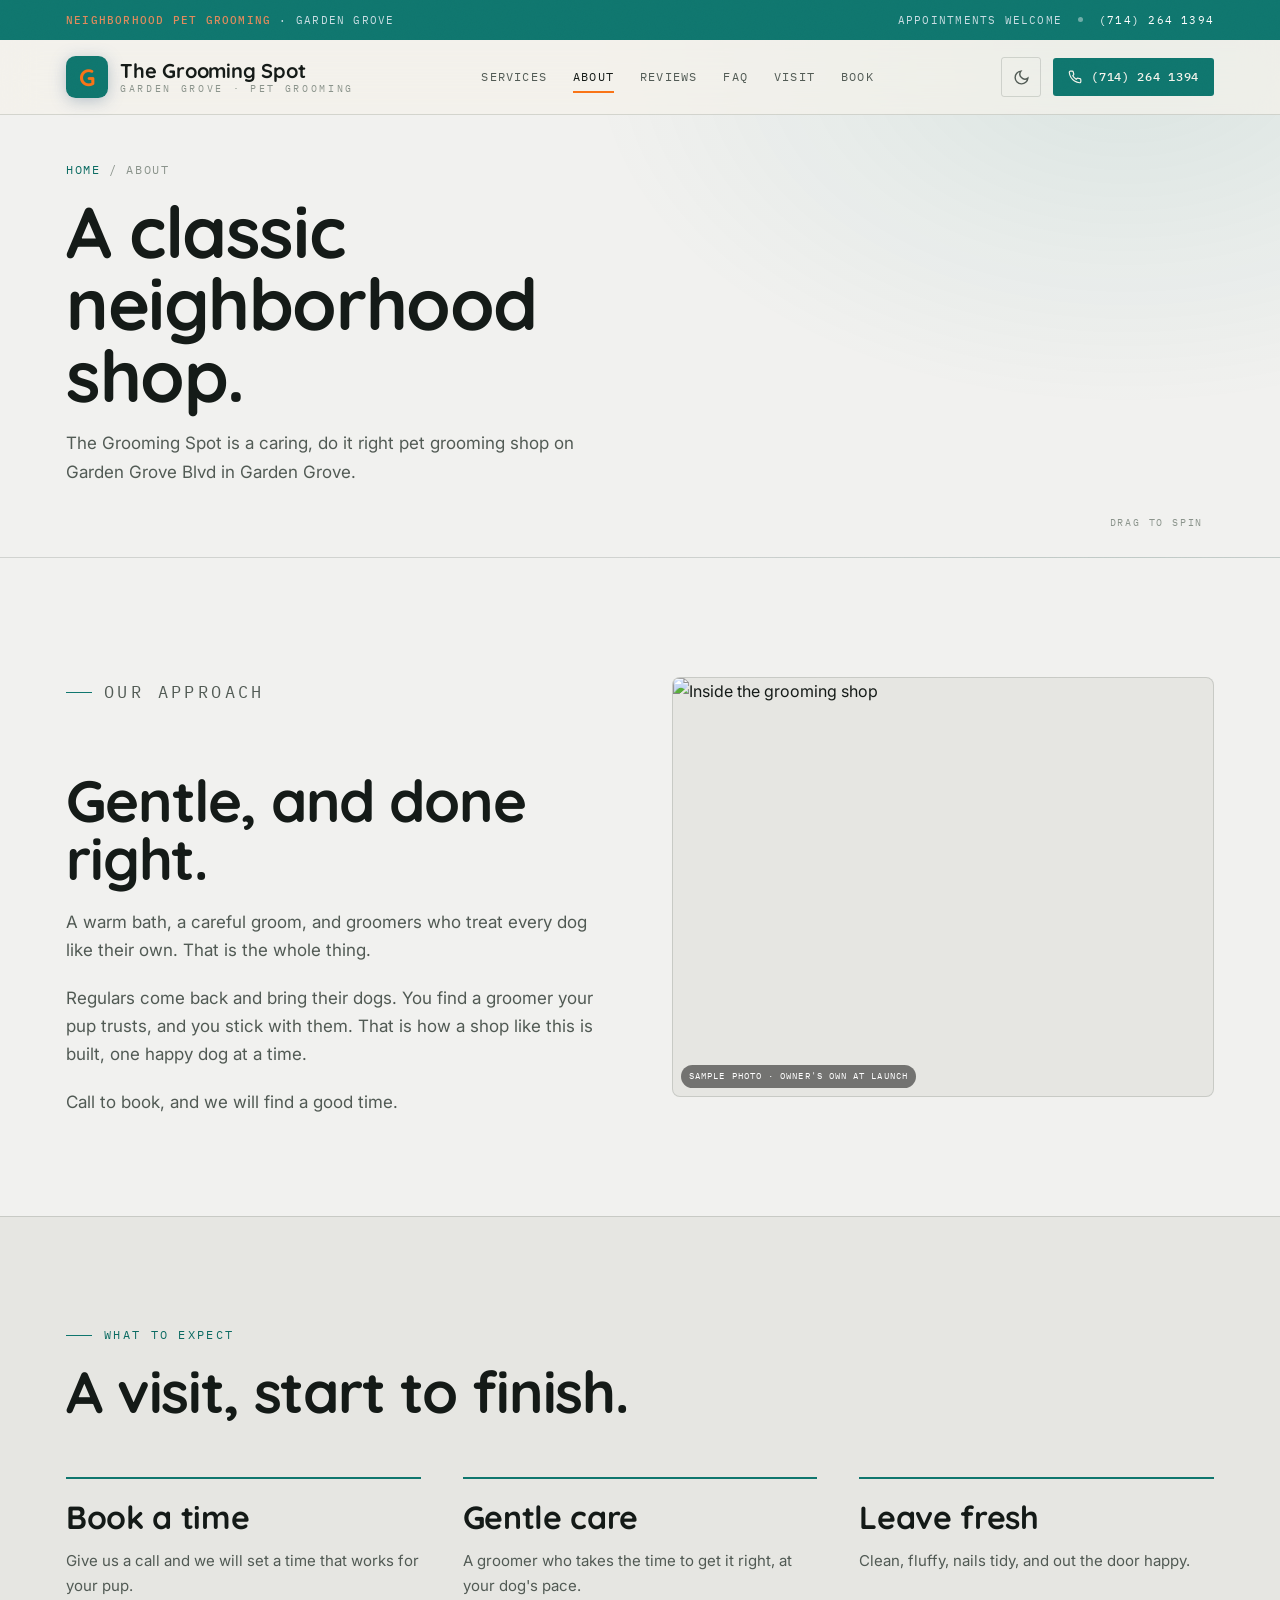
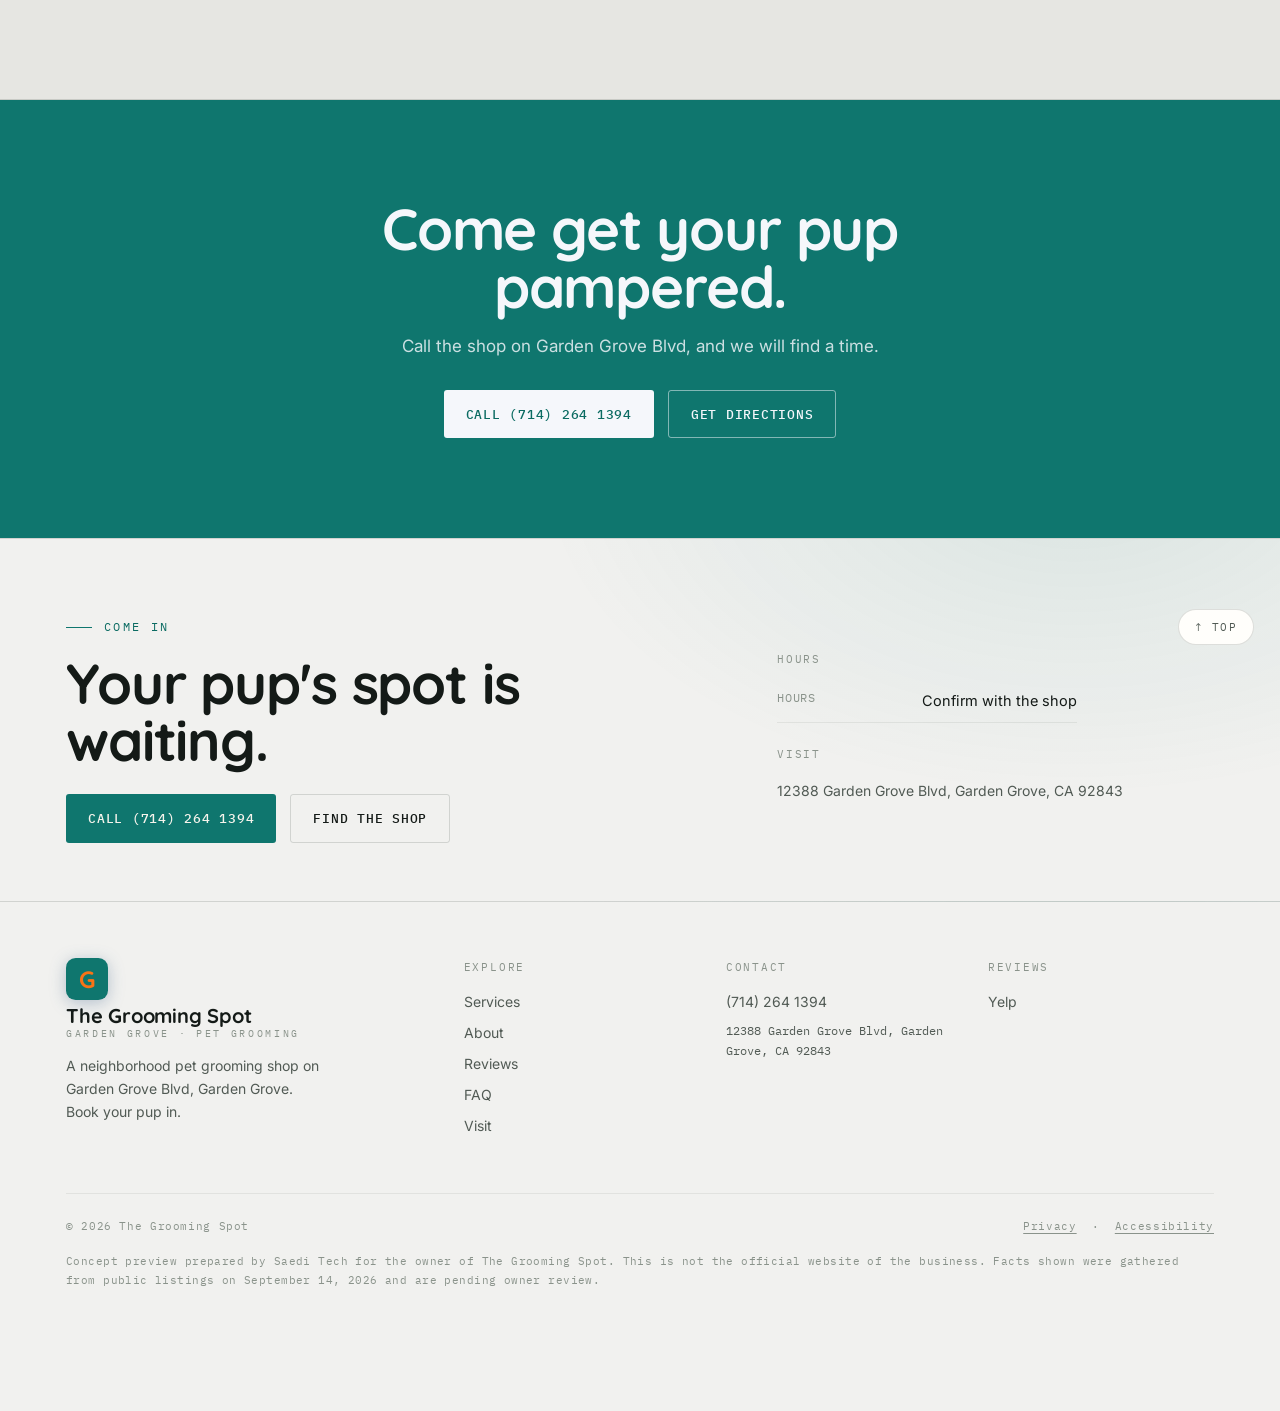
==== commit 78fa9f76: "Fix 3D hero loading, page reveal, spread 3D across page, unique heroes, correct photos Co-Authored-B" ====
--- a/about.html
+++ b/about.html
@@ -20,7 +20,7 @@
 <nav class="top" aria-label="Main">
   <div class="wrap navin">
     <a class="logo" href="index.html" aria-label="The Grooming Spot, home"><svg class="emblem" viewBox="0 0 48 48" aria-hidden="true"><rect width="48" height="48" rx="11" fill="var(--indigo)"/><text x="24" y="34" font-size="27" text-anchor="middle" fill="var(--shu)" font-family="Quicksand,sans-serif" font-weight="800">G</text></svg><span class="wm"><span class="n">The Grooming Spot</span><span class="s">Garden Grove · Pet Grooming</span></span></a>
-    <div class="navlinks"><a href="services.html">Services</a><a href="about.html" aria-current="page">About</a><a href="reviews.html">Reviews</a><a href="faq.html">FAQ</a><a href="visit.html">Visit</a></div>
+    <div class="navlinks"><a href="services.html">Services</a><a href="about.html" aria-current="page">About</a><a href="reviews.html">Reviews</a><a href="faq.html">FAQ</a><a href="visit.html">Visit</a><a href="index.html#book">Book</a></div>
     <div class="navright">
       <button class="tgl" id="themeTgl" aria-label="Switch between day and night theme" aria-pressed="false"><svg id="icMoon" viewBox="0 0 24 24" fill="none" stroke="currentColor" stroke-width="2" stroke-linecap="round"><path d="M21 12.8A9 9 0 1 1 11.2 3a7 7 0 0 0 9.8 9.8z"/></svg><svg id="icSun" viewBox="0 0 24 24" fill="none" stroke="currentColor" stroke-width="2" stroke-linecap="round" style="display:none"><circle cx="12" cy="12" r="4"/><path d="M12 2v2M12 20v2M4.9 4.9l1.4 1.4M17.7 17.7l1.4 1.4M2 12h2M20 12h2M4.9 19.1l1.4-1.4M17.7 6.3l1.4-1.4"/></svg></button>
       <a class="btn btn-fill btn-sm" href="tel:+17142641394"><svg width="14" height="14" viewBox="0 0 24 24" fill="none" stroke="currentColor" stroke-width="2" stroke-linecap="round" aria-hidden="true"><path d="M22 16.9v3a2 2 0 0 1-2.2 2 19.8 19.8 0 0 1-8.6-3 19.5 19.5 0 0 1-6-6 19.8 19.8 0 0 1-3-8.7A2 2 0 0 1 4.1 2h3a2 2 0 0 1 2 1.7c.13 1 .36 1.9.7 2.8a2 2 0 0 1-.45 2.1L8.1 9.9a16 16 0 0 0 6 6l1.3-1.3a2 2 0 0 1 2.1-.45c.9.34 1.8.57 2.8.7A2 2 0 0 1 22 16.9z"/></svg><span class="lbl">(714) 264 1394</span></a>
@@ -31,16 +31,16 @@
 </header>
 <div class="mmenu" id="mmenu" aria-label="Menu">
   <button class="mclose" id="mclose" aria-label="Close menu">✕</button>
-  <a href="services.html">Services</a><a href="about.html" aria-current="page">About</a><a href="reviews.html">Reviews</a><a href="faq.html">FAQ</a><a href="visit.html">Visit</a><a href="tel:+17142641394">Call the shop</a>
+  <a href="services.html">Services</a><a href="about.html" aria-current="page">About</a><a href="reviews.html">Reviews</a><a href="faq.html">FAQ</a><a href="visit.html">Visit</a><a href="index.html#book">Book a visit</a><a href="tel:+17142641394">Call the shop</a>
 </div>
 <header class="page-hero"><canvas id="subgl" class="subcanvas" data-obj="clippers" data-accent="0f766e" aria-hidden="true"></canvas><span class="subgrab" aria-hidden="true">Drag to spin</span><div class="wrap"><p class="crumb"><a href="index.html">Home</a> / About</p><h1 class="ph">A classic neighborhood shop.</h1><p class="pl">The Grooming Spot is a caring, do it right pet grooming shop on Garden Grove Blvd in Garden Grove.</p></div></header><main id="main">
 <section><div class="wrap abgrid">
   <div class="prose"><p class="kick up">Our approach</p><h2 class="up">Gentle, and done right.</h2><p class="up">A warm bath, a careful groom, and groomers who treat every dog like their own. That is the whole thing.</p><p class="up">Regulars come back and bring their dogs. You find a groomer your pup trusts, and you stick with them. That is how a shop like this is built, one happy dog at a time.</p><p class="up">Call to book, and we will find a good time.</p></div>
-  <div class="imgfill up tall" role="img" aria-label="Inside the shop"><img src="https://images.unsplash.com/photo-1648221122323-572c13a31663?w=1100&q=74&auto=format&fit=crop" alt="Inside the grooming shop" loading="lazy"><span class="stamp">Sample photo · owner's own at launch</span></div>
+  <div class="imgfill up tall" role="img" aria-label="Inside the shop"><img src="https://images.unsplash.com/photo-1719464454959-9cf304ef4774?w=1100&q=74&auto=format&fit=crop" alt="Inside the grooming shop" loading="lazy"><span class="stamp">Sample photo · owner's own at launch</span></div>
 </div></section>
 <section class="band"><div class="wrap"><p class="kick up">What to expect</p><h2 class="up">A visit, start to finish.</h2><div class="whygrid"><div class="why up"><div class="big">Book a time</div><p>Give us a call and we will set a time that works for your pup.</p></div><div class="why up"><div class="big">Gentle care</div><p>A groomer who takes the time to get it right, at your dog's pace.</p></div><div class="why up"><div class="big">Leave fresh</div><p>Clean, fluffy, nails tidy, and out the door happy.</p></div></div></div></section>
 <section class="ctaband"><div class="wrap"><h2 class="up">Come get your pup pampered.</h2><p class="up">Call the shop on Garden Grove Blvd, and we will find a time.</p><div class="cta up"><a class="btn btn-fill" href="tel:+17142641394">Call (714) 264 1394</a><a class="btn btn-line" href="visit.html">Get directions</a></div></div></section>
-</main><script type="module" src="assets/subhero3d-generic.js"></script><footer>
+</main><script type="module" src="assets/subhero3d-generic.js?v=2"></script><footer>
   <button class="backtop" id="backtop" aria-label="Back to top">↑ Top</button>
   <div class="foot-hero"><div class="wrap"><div class="foot-top">
     <div class="foot-cta"><p class="kick">Come in</p><h2>Your pup's spot is waiting.</h2><div class="cta"><a class="btn btn-fill" href="tel:+17142641394">Call (714) 264 1394</a><a class="btn btn-line" href="visit.html">Find the shop</a></div></div>
--- a/assets/site.css
+++ b/assets/site.css
@@ -372,3 +372,55 @@
 .show3d .o3 figcaption{display:flex;align-items:center;justify-content:space-between;padding:13px 17px;font-family:'IBM Plex Mono',monospace;font-size:12px;letter-spacing:.06em;text-transform:uppercase;border-top:1px solid var(--line);color:var(--text)}
 .show3d .o3 figcaption .drag{color:var(--faint);text-transform:none;letter-spacing:0;font-size:11px}
 @media(max-width:820px){.show3d .o3grid{grid-template-columns:1fr;gap:14px}.show3d .o3 canvas.obj3d{height:270px}}
+
+/* ---- distributed 3D moments (spread across page) ---- */
+.obj3dband{padding:66px 0;border-top:1px solid var(--line2)}
+.obj3dband .o3b{display:flex;gap:40px;align-items:center;flex-wrap:wrap}
+.obj3dband .o3b-art{flex:1 1 360px;background:radial-gradient(130% 120% at 50% 14%, color-mix(in srgb,var(--indigo) 13%, transparent), transparent 66%);border:1px solid var(--line);border-radius:22px;overflow:hidden;box-shadow:0 34px 70px -46px rgba(15,20,26,.5)}
+.obj3dband.alt .o3b-art{order:2}
+.obj3dband .o3b-copy{flex:1 1 320px}
+.obj3dband canvas.obj3d{display:block;width:100%;height:380px;cursor:grab;touch-action:none}
+.obj3dband canvas.obj3d:active{cursor:grabbing}
+.obj3dband .o3b-copy .kick{font-family:'IBM Plex Mono',monospace;font-size:12px;letter-spacing:.2em;text-transform:uppercase;color:var(--indigo-tx);margin-bottom:14px}
+.obj3dband .o3b-copy h2{font-size:clamp(26px,3.4vw,40px);letter-spacing:-.02em;line-height:1.04;margin-bottom:14px}
+.obj3dband .o3b-copy p{color:var(--muted);max-width:42ch;margin-bottom:16px}
+.obj3dband .o3b-copy .drag{display:inline-flex;align-items:center;gap:8px;font-family:'IBM Plex Mono',monospace;font-size:11.5px;letter-spacing:.06em;text-transform:uppercase;color:var(--faint);border:1px solid var(--line);border-radius:40px;padding:8px 14px}
+@media(max-width:820px){.obj3dband{padding:44px 0}.obj3dband .o3b-art{order:0!important;flex-basis:100%}.obj3dband canvas.obj3d{height:300px}}
+
+/* ---- grooming packages ---- */
+.pkgs .pkgrid{display:grid;grid-template-columns:repeat(3,1fr);gap:20px;margin-top:36px}
+.pkgs .pkg{background:var(--card);border:1px solid var(--line);border-radius:20px;padding:28px 24px;display:flex;flex-direction:column;box-shadow:0 30px 60px -46px rgba(15,20,26,.4);position:relative}
+.pkgs .pkg.feat{border-color:var(--indigo)}
+.pkgs .pkbadge{position:absolute;top:-13px;left:24px;background:var(--indigo);color:var(--btn-tx);font-family:'IBM Plex Mono',monospace;font-size:10.5px;letter-spacing:.12em;text-transform:uppercase;padding:6px 13px;border-radius:40px}
+.pkgs .pkg h3{font-size:23px;margin-bottom:4px}
+.pkgs .pkg .pkdesc{color:var(--muted);font-size:14px;margin-bottom:18px}
+.pkgs .pkg ul{list-style:none;margin:0 0 22px;padding:0;display:flex;flex-direction:column;gap:10px}
+.pkgs .pkg li{padding-left:28px;position:relative;font-size:14.5px;line-height:1.35}
+.pkgs .pkg li::before{content:"";position:absolute;left:2px;top:5px;width:13px;height:7px;border-left:2px solid var(--indigo-tx);border-bottom:2px solid var(--indigo-tx);transform:rotate(-45deg)}
+.pkgs .pkg .btn{margin-top:auto}
+.pkgs .pknote{text-align:center;color:var(--muted);font-size:14px;margin-top:28px}
+@media(max-width:820px){.pkgs .pkgrid{grid-template-columns:1fr}}
+/* ---- booking ---- */
+.bookband{padding:78px 0;background:var(--card2);border-top:1px solid var(--line);border-bottom:1px solid var(--line)}
+.bookband .bookgrid{display:grid;grid-template-columns:1fr 1fr;gap:46px;align-items:start}
+.bookband .bookfacts{margin-top:22px;display:flex;flex-direction:column;gap:9px;color:var(--muted);font-size:14px}
+.bookband .bookfacts b{color:var(--text);font-weight:600}
+.bookform{background:var(--card);border:1px solid var(--line);border-radius:22px;padding:28px;display:flex;flex-direction:column;gap:15px;box-shadow:0 34px 70px -48px rgba(15,20,26,.45);position:relative}
+.bookform label{display:flex;flex-direction:column;gap:6px;font-size:12.5px;font-weight:600;letter-spacing:.02em;color:var(--text)}
+.bookform input,.bookform select{font:inherit;font-weight:400;padding:12px 14px;border:1px solid var(--line);border-radius:11px;background:var(--bg);color:var(--text)}
+.bookform input:focus,.bookform select:focus{outline:2px solid var(--indigo);outline-offset:1px}
+.bookform .hp{position:absolute;left:-9999px;width:1px;height:1px;overflow:hidden}
+.bookform button{margin-top:4px}
+.bookform .bookmini{font-size:12px;color:var(--faint);margin:0;text-align:center}
+.form-done{text-align:center;padding:26px 10px}
+.form-done .ok{width:54px;height:54px;border-radius:50%;background:var(--indigo);color:var(--btn-tx);display:grid;place-items:center;font-size:27px;margin:0 auto 14px}
+.form-done h3{margin-bottom:8px}.form-done p{color:var(--muted);font-size:14px}
+@media(max-width:820px){.bookband .bookgrid{grid-template-columns:1fr;gap:28px}}
+
+/* ---- hero layout + background variants (diversify) ---- */
+.hero.hl-left .hero-copy{margin-left:auto;margin-right:0}
+.hero.hl-left .callouts{left:auto;right:26px}
+.hero.hb-2 .hero-bg{background:radial-gradient(52% 48% at 18% 26%,var(--hero-a),transparent 70%),radial-gradient(46% 42% at 90% 88%,var(--hero-b),transparent 70%),var(--bg)}
+.hero.hb-3 .hero-bg{background:linear-gradient(125deg,var(--hero-a),transparent 52%),radial-gradient(48% 58% at 86% 16%,var(--hero-b),transparent 72%),var(--bg)}
+.hero.hb-grid .hero-bg{background-image:radial-gradient(58% 52% at 72% 36%,var(--hero-a),transparent 70%),linear-gradient(var(--line2) 1px,transparent 1px),linear-gradient(90deg,var(--line2) 1px,transparent 1px);background-size:auto,46px 46px,46px 46px;background-color:var(--bg)}
+.hero.hb-diag .hero-bg{background:repeating-linear-gradient(45deg,var(--hero-a) 0,var(--hero-a) 2px,transparent 2px,transparent 26px),radial-gradient(50% 52% at 18% 82%,var(--hero-b),transparent 72%),var(--bg)}
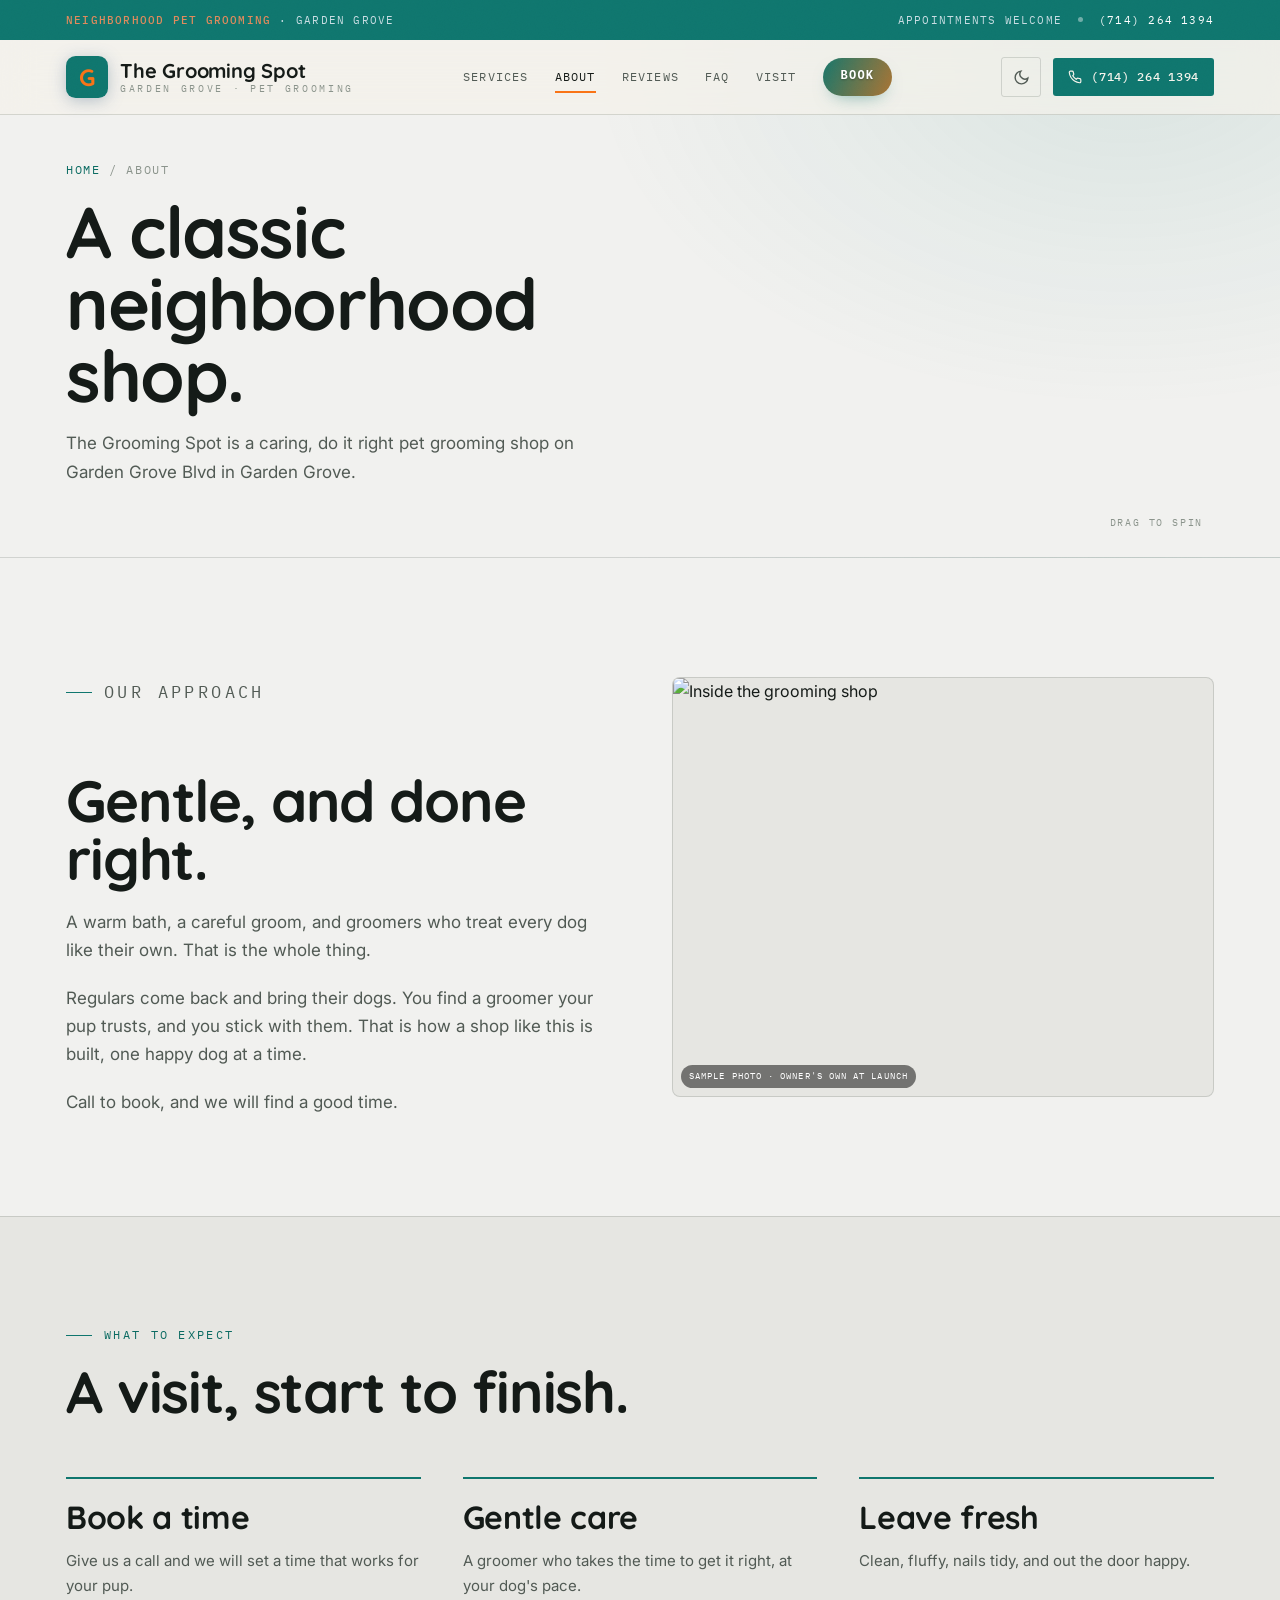
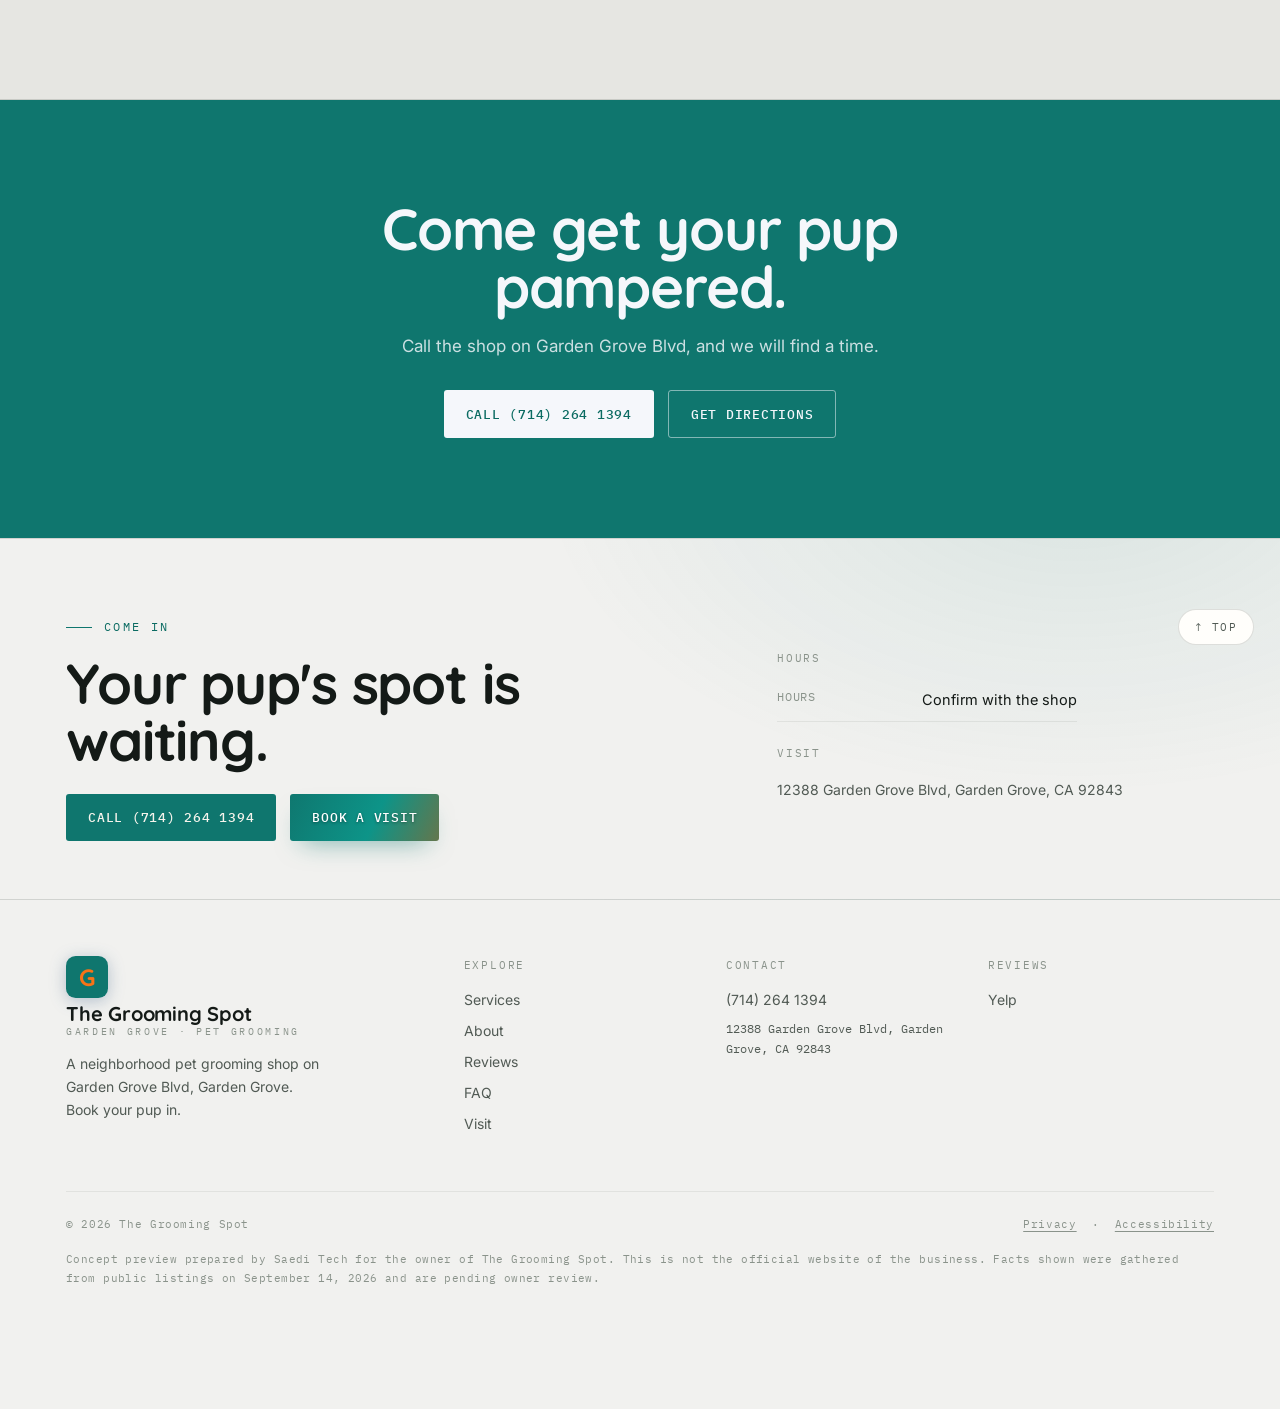
==== commit 3177b21c: "Fix 3D hero loading, page reveal, spread 3D across page, unique heroes, correct photos Co-Authored-B" ====
--- a/about.html
+++ b/about.html
@@ -40,10 +40,10 @@
 </div></section>
 <section class="band"><div class="wrap"><p class="kick up">What to expect</p><h2 class="up">A visit, start to finish.</h2><div class="whygrid"><div class="why up"><div class="big">Book a time</div><p>Give us a call and we will set a time that works for your pup.</p></div><div class="why up"><div class="big">Gentle care</div><p>A groomer who takes the time to get it right, at your dog's pace.</p></div><div class="why up"><div class="big">Leave fresh</div><p>Clean, fluffy, nails tidy, and out the door happy.</p></div></div></div></section>
 <section class="ctaband"><div class="wrap"><h2 class="up">Come get your pup pampered.</h2><p class="up">Call the shop on Garden Grove Blvd, and we will find a time.</p><div class="cta up"><a class="btn btn-fill" href="tel:+17142641394">Call (714) 264 1394</a><a class="btn btn-line" href="visit.html">Get directions</a></div></div></section>
-</main><script type="module" src="assets/subhero3d-generic.js?v=2"></script><footer>
+</main><script type="module" src="assets/subhero3d-generic.js?v=3"></script><footer>
   <button class="backtop" id="backtop" aria-label="Back to top">↑ Top</button>
   <div class="foot-hero"><div class="wrap"><div class="foot-top">
-    <div class="foot-cta"><p class="kick">Come in</p><h2>Your pup's spot is waiting.</h2><div class="cta"><a class="btn btn-fill" href="tel:+17142641394">Call (714) 264 1394</a><a class="btn btn-line" href="visit.html">Find the shop</a></div></div>
+    <div class="foot-cta"><p class="kick">Come in</p><h2>Your pup's spot is waiting.</h2><div class="cta"><a class="btn btn-fill" href="tel:+17142641394">Call (714) 264 1394</a><a class="btn btn-book" href="index.html#book">Book a visit</a></div></div>
     <div class="foot-hours"><p class="ft">Hours</p><div class="hrow"><span>Hours</span><span>Confirm with the shop</span></div><p class="ft" style="margin-top:22px">Visit</p><p class="addr">12388 Garden Grove Blvd, Garden Grove, CA 92843</p></div>
   </div></div></div>
   <div class="wrap foot-main">
--- a/assets/site.css
+++ b/assets/site.css
@@ -84,7 +84,7 @@
 header.hero{position:relative;min-height:100svh;overflow:hidden}
 .sticky{position:relative;min-height:100svh;overflow:hidden;display:flex;align-items:center;padding:90px 0 44px}
 /* scroll-driven exploded 3D hero */
-header.hero.scroll3d{height:340vh;min-height:0}
+header.hero.scroll3d{height:340vh;min-height:0;overflow:visible}
 header.hero.scroll3d .sticky{position:sticky;top:0;height:100svh;min-height:0;padding:0}
 .callouts{position:absolute;z-index:2;top:50%;left:26px;transform:translateY(-50%);max-width:360px;opacity:0;pointer-events:none;will-change:opacity}
 .callouts h3{font-family:'Quicksand',sans-serif;font-weight:800;font-size:clamp(26px,3.2vw,40px);letter-spacing:-.02em;line-height:1.02;margin-bottom:18px}
@@ -424,3 +424,23 @@
 .hero.hb-3 .hero-bg{background:linear-gradient(125deg,var(--hero-a),transparent 52%),radial-gradient(48% 58% at 86% 16%,var(--hero-b),transparent 72%),var(--bg)}
 .hero.hb-grid .hero-bg{background-image:radial-gradient(58% 52% at 72% 36%,var(--hero-a),transparent 70%),linear-gradient(var(--line2) 1px,transparent 1px),linear-gradient(90deg,var(--line2) 1px,transparent 1px);background-size:auto,46px 46px,46px 46px;background-color:var(--bg)}
 .hero.hb-diag .hero-bg{background:repeating-linear-gradient(45deg,var(--hero-a) 0,var(--hero-a) 2px,transparent 2px,transparent 26px),radial-gradient(50% 52% at 18% 82%,var(--hero-b),transparent 72%),var(--bg)}
+
+/* ---- vibrant booking button (mix of both brand colors) ---- */
+.btn-book{background:linear-gradient(115deg,var(--indigo) 0%,var(--indigo-2) 40%,var(--shu-tx) 100%);color:#fff;border:none;background-size:150% 150%;background-position:0% 50%;text-shadow:0 1px 3px rgba(0,0,0,.38);box-shadow:0 12px 26px -12px color-mix(in srgb,var(--indigo) 55%,transparent);transition:background-position .55s var(--ease),transform .2s,box-shadow .3s,filter .3s}
+.btn-book:hover{background-position:100% 50%;transform:translateY(-1px);box-shadow:0 18px 32px -12px color-mix(in srgb,var(--indigo) 62%,transparent)}
+.btn-book:active{transform:translateY(0)}
+.navlinks a[href$="#book"],.navlinks a[href$="#book"]:hover{color:var(--shu-tx);font-weight:600}
+
+/* ---- hero overlap fix: reserve header space + fit tall headlines (desktop) ---- */
+@media (min-width:941px){
+  header.hero.scroll3d .sticky{padding:126px 0 64px !important;align-items:center}
+  header.hero.scroll3d h1{font-size:clamp(44px,5.6vw,74px)}
+  .callouts{top:calc(50% + 30px)}
+}
+
+/* ---- prominent animated Book pill in header nav ---- */
+.navlinks a[href$="#book"]{background:linear-gradient(115deg,var(--indigo),var(--shu));color:#fff !important;padding:9px 18px;border-radius:40px;text-shadow:0 1px 2px rgba(0,0,0,.3);box-shadow:0 8px 18px -9px color-mix(in srgb,var(--indigo) 55%,transparent);background-size:160% 160%;background-position:0% 50%;transition:background-position .55s var(--ease),transform .2s,box-shadow .3s}
+.navlinks a[href$="#book"]:hover{background-position:100% 50%;transform:translateY(-1px);box-shadow:0 12px 22px -9px color-mix(in srgb,var(--indigo) 62%,transparent)}
+.navlinks a[href$="#book"]::after{display:none !important}
+/* ---- footer reveal + CTA polish ---- */
+.foot-hero .foot-cta h2{transition:transform .7s var(--ease),opacity .7s var(--ease)}
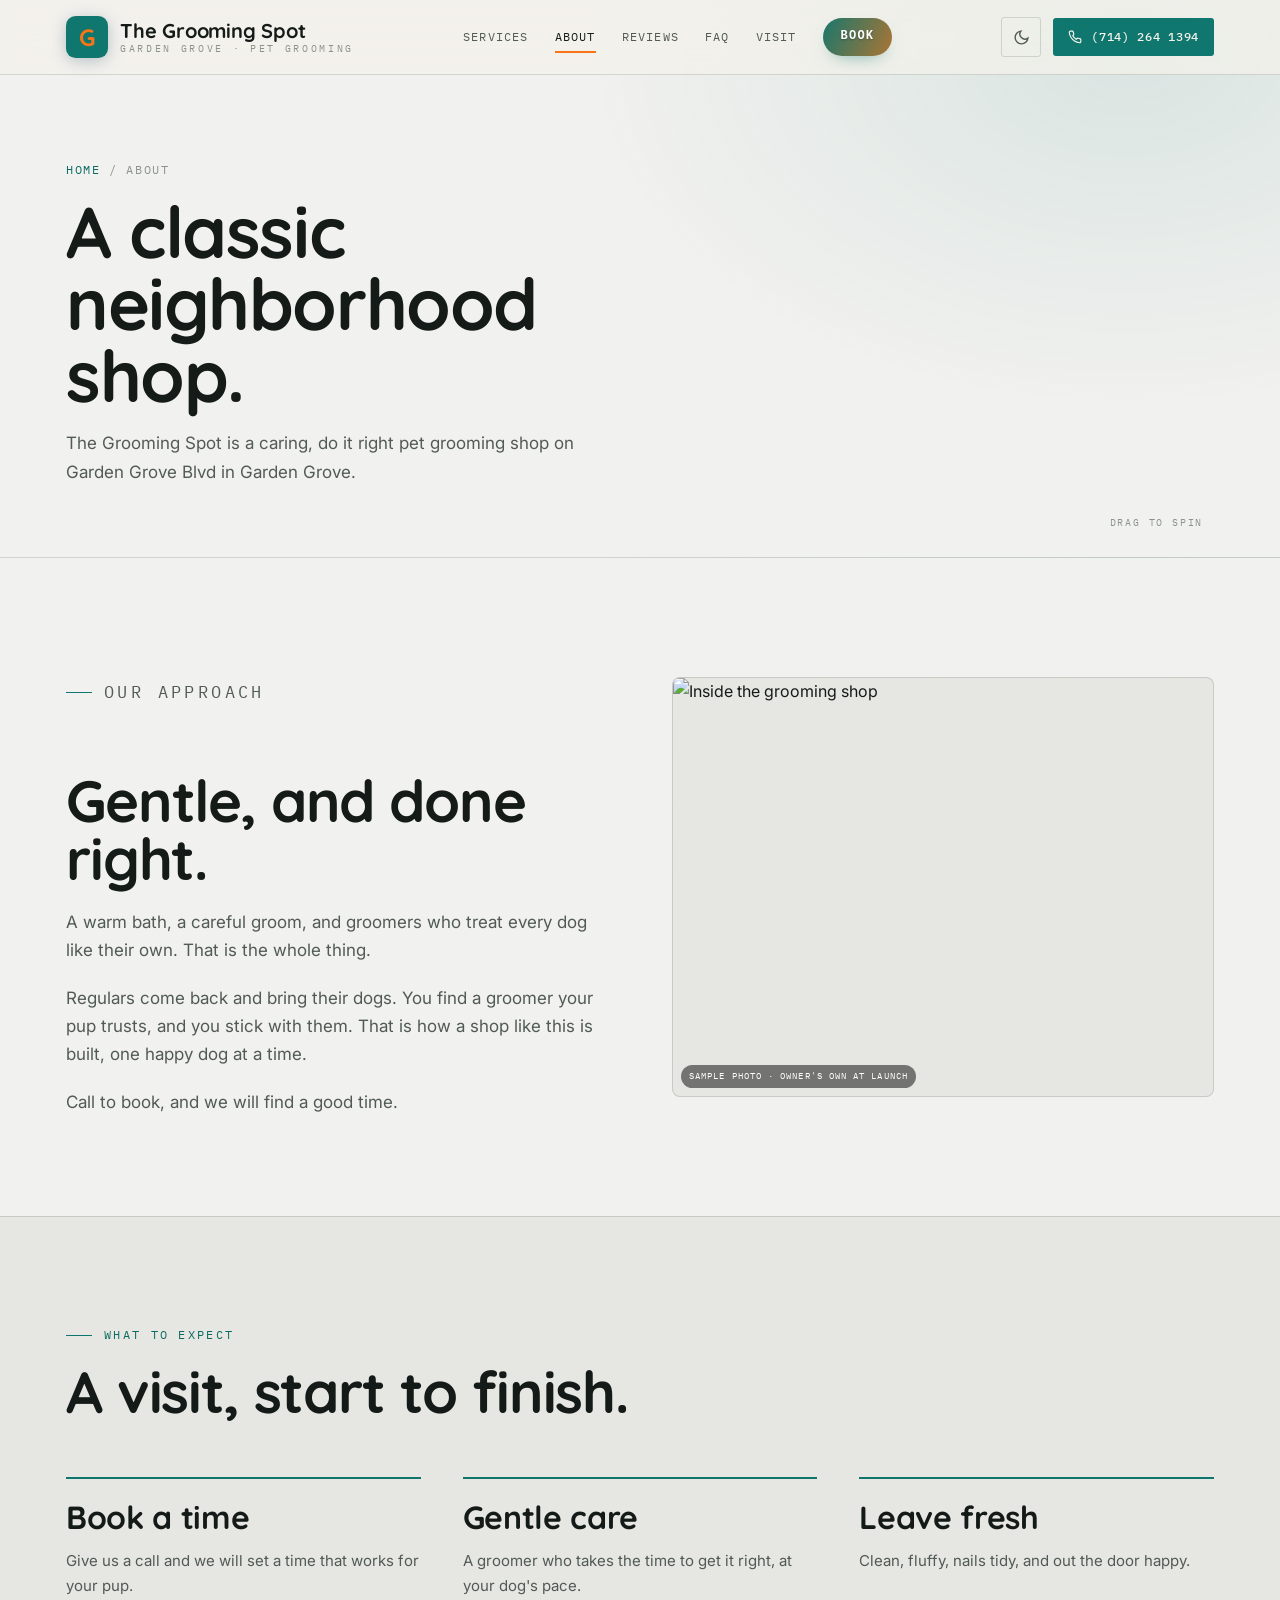
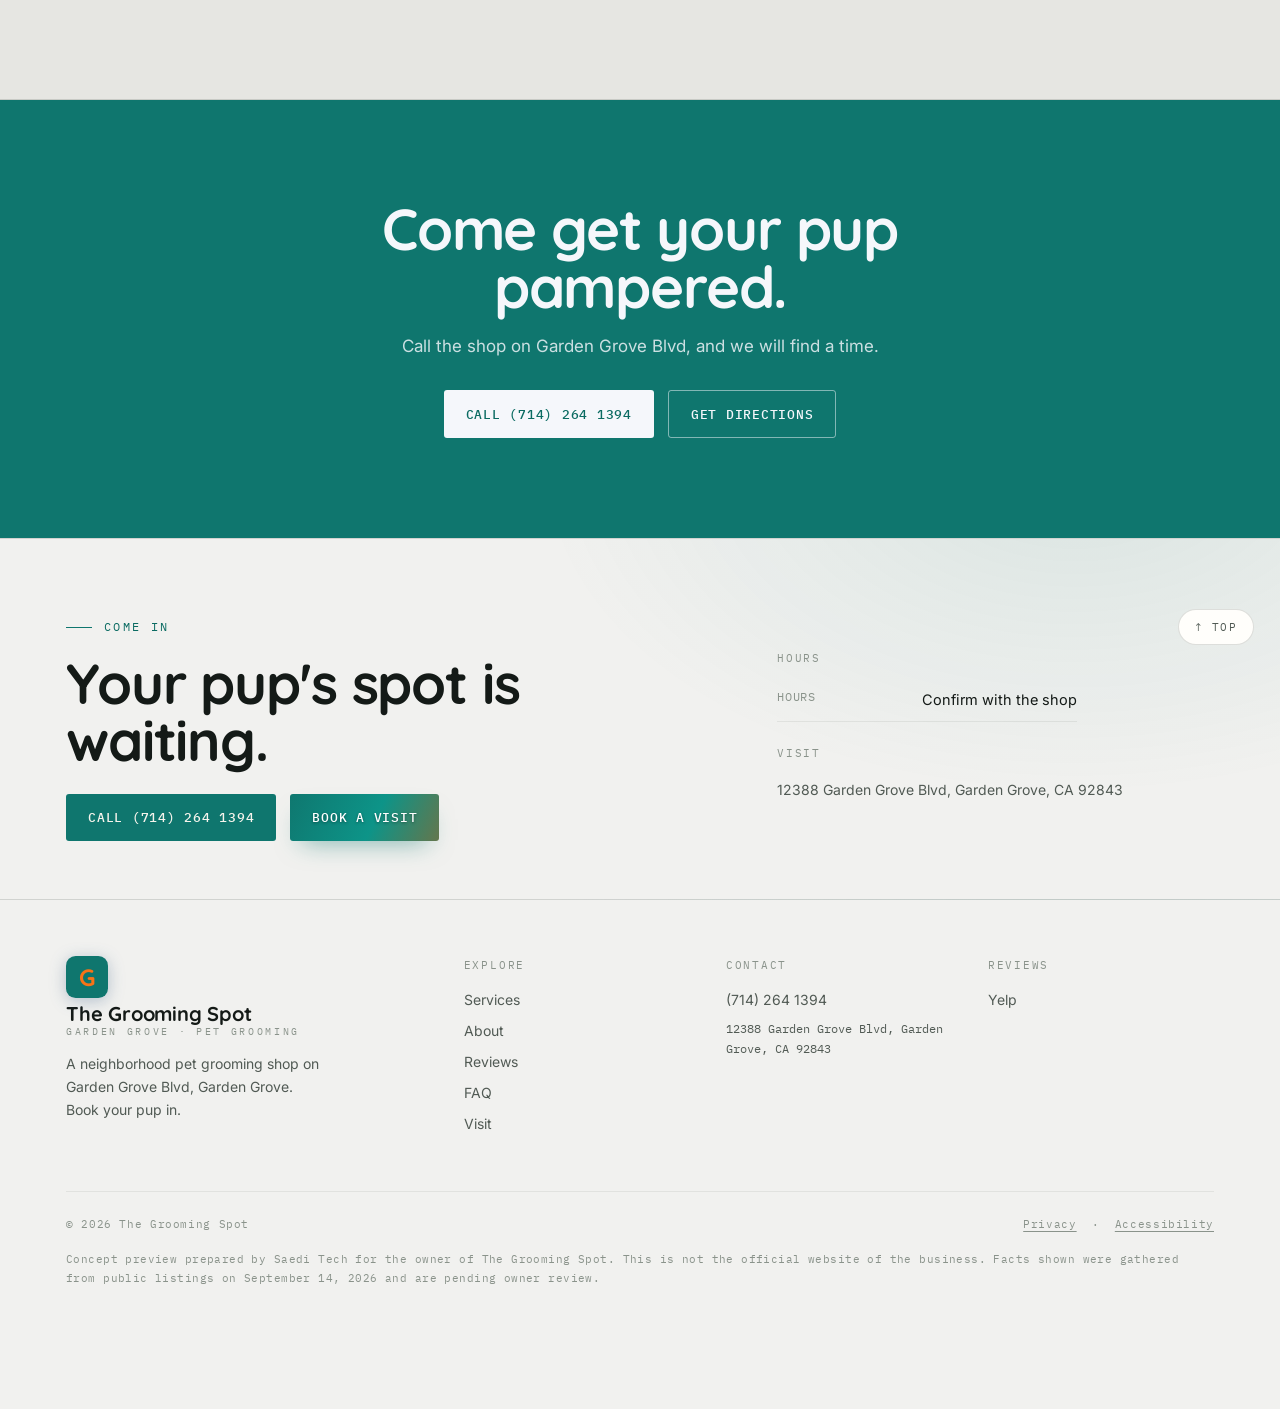
==== commit 0138a120: "Fix 3D hero loading, page reveal, spread 3D across page, unique heroes, correct photos Co-Authored-B" ====
--- a/about.html
+++ b/about.html
@@ -16,7 +16,7 @@
 </head>
 <body>
 <a class="skip" href="#main">Skip to content</a>
-<header class="sitehead" id="sitehead"><div class="topbar"><div class="wrap tbin"><span class="tb-l"><b>Neighborhood pet grooming</b> · Garden Grove</span><span class="tb-r"><span>Appointments welcome</span><span class="dot2"></span><a href="tel:+17142641394">(714) 264 1394</a></span></div></div>
+<header class="sitehead" id="sitehead">
 <nav class="top" aria-label="Main">
   <div class="wrap navin">
     <a class="logo" href="index.html" aria-label="The Grooming Spot, home"><svg class="emblem" viewBox="0 0 48 48" aria-hidden="true"><rect width="48" height="48" rx="11" fill="var(--indigo)"/><text x="24" y="34" font-size="27" text-anchor="middle" fill="var(--shu)" font-family="Quicksand,sans-serif" font-weight="800">G</text></svg><span class="wm"><span class="n">The Grooming Spot</span><span class="s">Garden Grove · Pet Grooming</span></span></a>
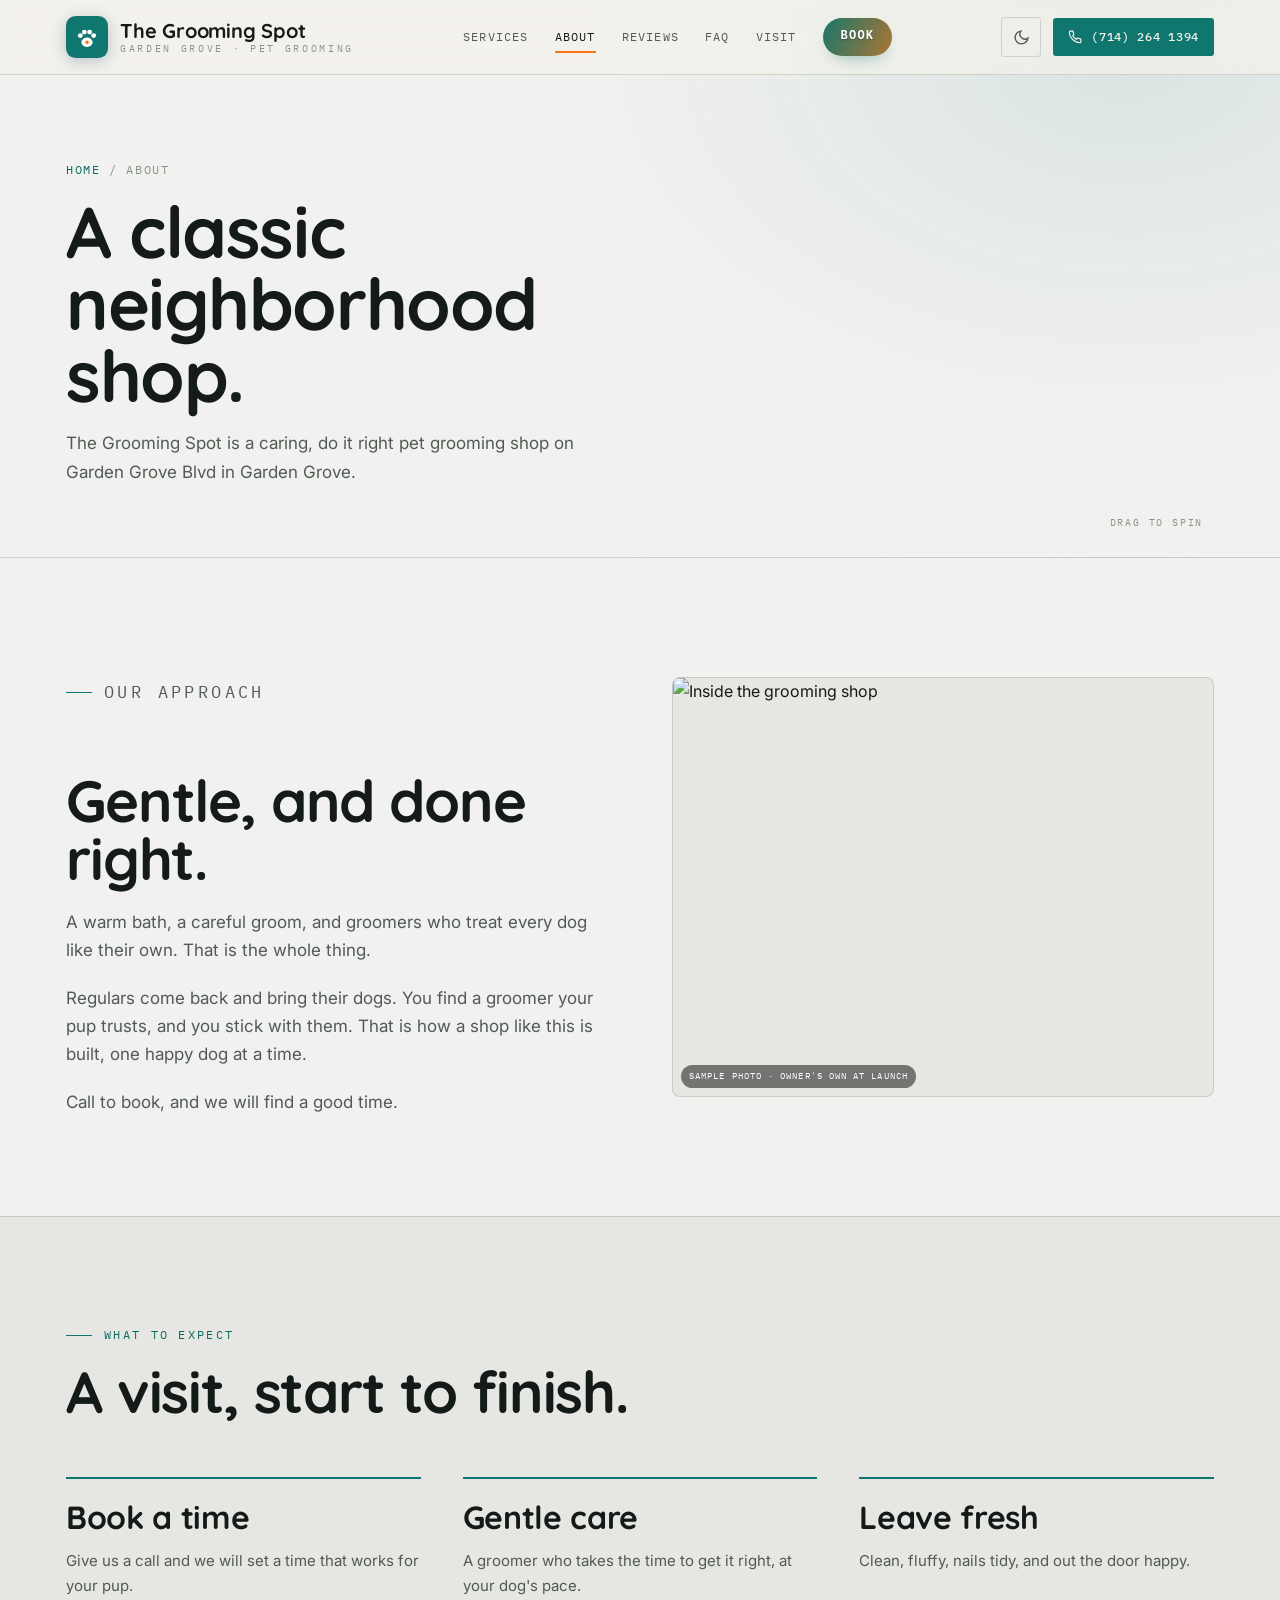
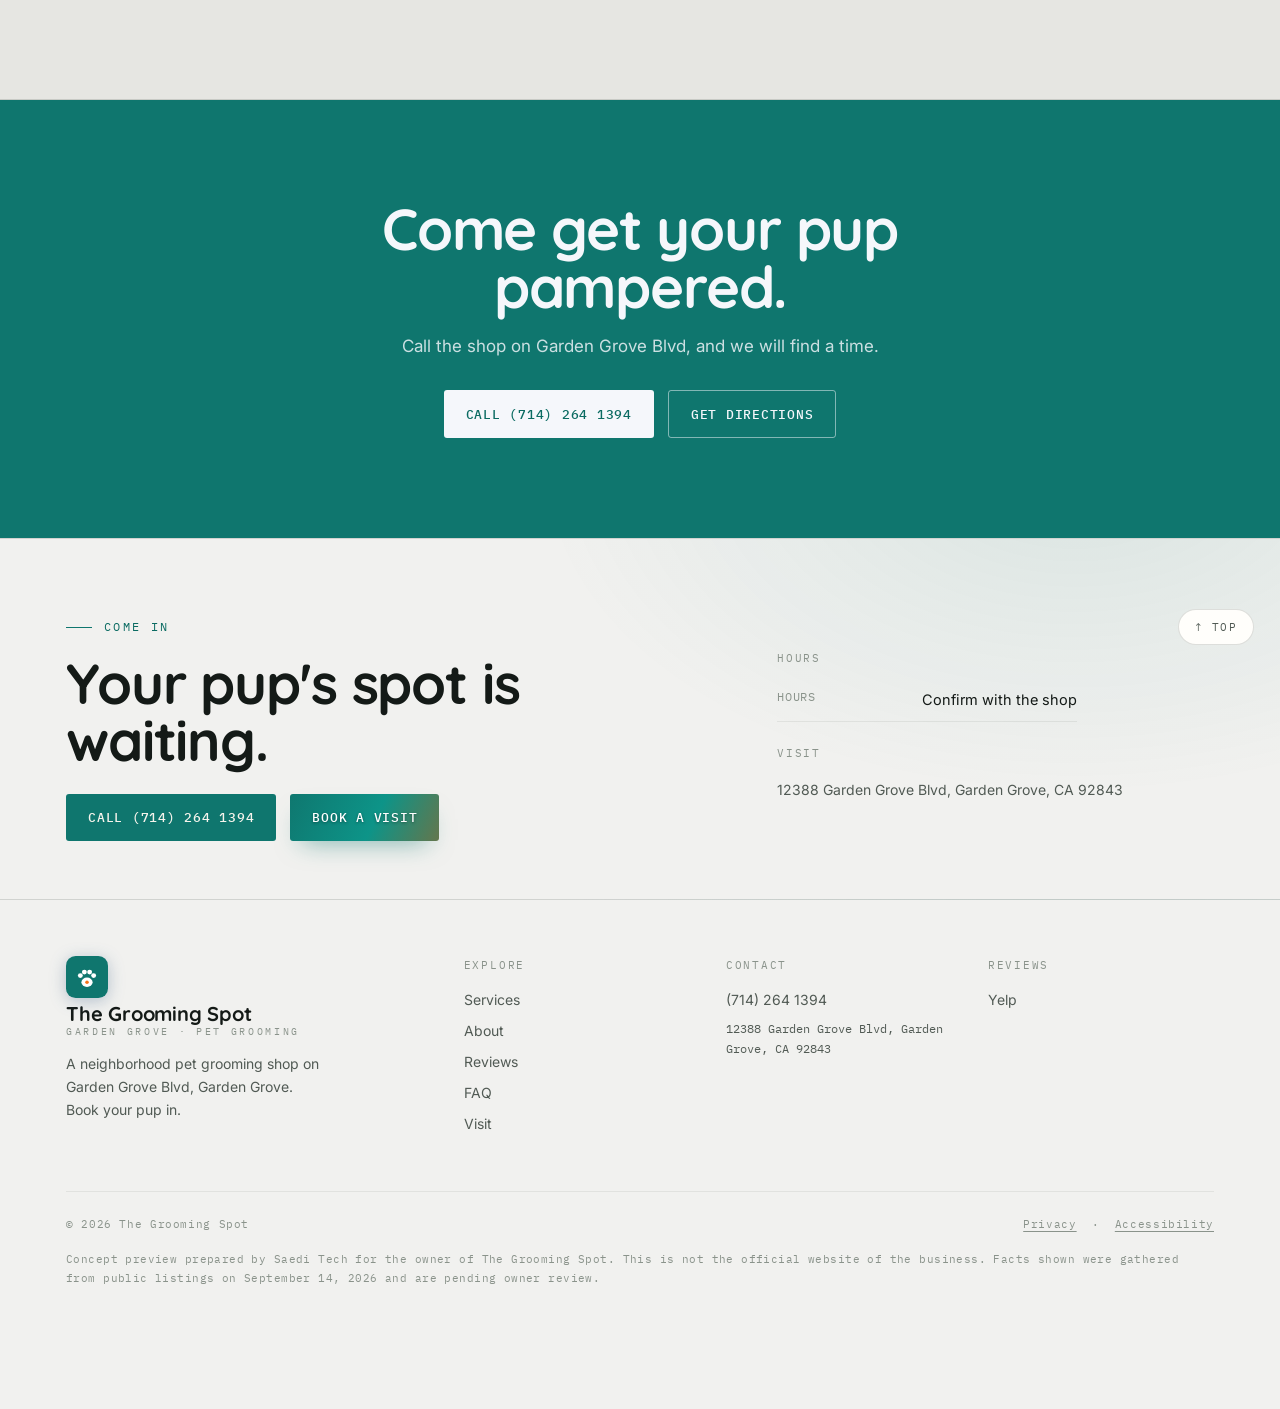
==== commit f042ca21: "Add bespoke business logo (header, footer, favicon)" ====
--- a/about.html
+++ b/about.html
@@ -7,7 +7,7 @@
 <title>About · The Grooming Spot</title>
 <meta name="description" content="About The Grooming Spot, a neighborhood pet grooming shop in Garden Grove. Book your pup in." />
 <meta property="og:title" content="About · The Grooming Spot" /><meta property="og:type" content="website" />
-<link rel="icon" href="data:image/svg+xml,%3Csvg xmlns='http://www.w3.org/2000/svg' viewBox='0 0 32 32'%3E%3Ccircle cx='16' cy='16' r='15' fill='%230f766e'/%3E%3Cellipse cx='16' cy='20' rx='5.4' ry='4.2' fill='%23fef6ee'/%3E%3Ccircle cx='9.6' cy='13.5' r='2.3' fill='%23fef6ee'/%3E%3Ccircle cx='13.8' cy='10.4' r='2.3' fill='%23fef6ee'/%3E%3Ccircle cx='18.2' cy='10.4' r='2.3' fill='%23fef6ee'/%3E%3Ccircle cx='22.4' cy='13.5' r='2.3' fill='%23fef6ee'/%3E%3C/svg%3E">
+<link rel="icon" href="data:image/svg+xml,%3Csvg xmlns='http://www.w3.org/2000/svg' viewBox='0 0 48 48'%3E%3Crect width='48' height='48' rx='11' fill='%230f766e'/%3E%3Cg fill='%23fff'%3E%3Cellipse cx='24' cy='30' rx='6.4' ry='5.4'/%3E%3Ccircle cx='16.4' cy='22.4' r='2.8'/%3E%3Ccircle cx='21' cy='18.4' r='2.8'/%3E%3Ccircle cx='27' cy='18.4' r='2.8'/%3E%3Ccircle cx='31.6' cy='22.4' r='2.8'/%3E%3C/g%3E%3Ccircle cx='24' cy='30' r='2' fill='%23f97316'/%3E%3C/svg%3E">
 <link rel="preconnect" href="https://fonts.googleapis.com"><link rel="preconnect" href="https://fonts.gstatic.com" crossorigin>
 <link href="https://fonts.googleapis.com/css2?family=Quicksand:wght@500;600;700&family=Inter:wght@400;500;600&family=IBM+Plex+Mono:wght@400;500&display=swap" rel="stylesheet">
 <link rel="stylesheet" href="assets/site.css">
@@ -19,7 +19,7 @@
 <header class="sitehead" id="sitehead">
 <nav class="top" aria-label="Main">
   <div class="wrap navin">
-    <a class="logo" href="index.html" aria-label="The Grooming Spot, home"><svg class="emblem" viewBox="0 0 48 48" aria-hidden="true"><rect width="48" height="48" rx="11" fill="var(--indigo)"/><text x="24" y="34" font-size="27" text-anchor="middle" fill="var(--shu)" font-family="Quicksand,sans-serif" font-weight="800">G</text></svg><span class="wm"><span class="n">The Grooming Spot</span><span class="s">Garden Grove · Pet Grooming</span></span></a>
+    <a class="logo" href="index.html" aria-label="The Grooming Spot, home"><svg class="emblem" viewBox="0 0 48 48" aria-hidden="true"><rect width="48" height="48" rx="11" fill="var(--indigo)"/><g fill='#fff'><ellipse cx='24' cy='30' rx='6.4' ry='5.4'/><circle cx='16.4' cy='22.4' r='2.8'/><circle cx='21' cy='18.4' r='2.8'/><circle cx='27' cy='18.4' r='2.8'/><circle cx='31.6' cy='22.4' r='2.8'/></g><circle cx='24' cy='30' r='2' fill='var(--shu)'/></svg><span class="wm"><span class="n">The Grooming Spot</span><span class="s">Garden Grove · Pet Grooming</span></span></a>
     <div class="navlinks"><a href="services.html">Services</a><a href="about.html" aria-current="page">About</a><a href="reviews.html">Reviews</a><a href="faq.html">FAQ</a><a href="visit.html">Visit</a><a href="index.html#book">Book</a></div>
     <div class="navright">
       <button class="tgl" id="themeTgl" aria-label="Switch between day and night theme" aria-pressed="false"><svg id="icMoon" viewBox="0 0 24 24" fill="none" stroke="currentColor" stroke-width="2" stroke-linecap="round"><path d="M21 12.8A9 9 0 1 1 11.2 3a7 7 0 0 0 9.8 9.8z"/></svg><svg id="icSun" viewBox="0 0 24 24" fill="none" stroke="currentColor" stroke-width="2" stroke-linecap="round" style="display:none"><circle cx="12" cy="12" r="4"/><path d="M12 2v2M12 20v2M4.9 4.9l1.4 1.4M17.7 17.7l1.4 1.4M2 12h2M20 12h2M4.9 19.1l1.4-1.4M17.7 6.3l1.4-1.4"/></svg></button>
@@ -48,7 +48,7 @@
   </div></div></div>
   <div class="wrap foot-main">
     <div class="fgrid">
-      <div class="fbrand"><a class="logo" href="index.html" aria-label="The Grooming Spot, home"><svg class="emblem" viewBox="0 0 48 48" aria-hidden="true"><rect width="48" height="48" rx="11" fill="var(--indigo)"/><text x="24" y="34" font-size="27" text-anchor="middle" fill="var(--shu)" font-family="Quicksand,sans-serif" font-weight="800">G</text></svg><span class="wm"><span class="n">The Grooming Spot</span><span class="s">Garden Grove · Pet Grooming</span></span></a><p>A neighborhood pet grooming shop on Garden Grove Blvd, Garden Grove. Book your pup in.</p></div>
+      <div class="fbrand"><a class="logo" href="index.html" aria-label="The Grooming Spot, home"><svg class="emblem" viewBox="0 0 48 48" aria-hidden="true"><rect width="48" height="48" rx="11" fill="var(--indigo)"/><g fill='#fff'><ellipse cx='24' cy='30' rx='6.4' ry='5.4'/><circle cx='16.4' cy='22.4' r='2.8'/><circle cx='21' cy='18.4' r='2.8'/><circle cx='27' cy='18.4' r='2.8'/><circle cx='31.6' cy='22.4' r='2.8'/></g><circle cx='24' cy='30' r='2' fill='var(--shu)'/></svg><span class="wm"><span class="n">The Grooming Spot</span><span class="s">Garden Grove · Pet Grooming</span></span></a><p>A neighborhood pet grooming shop on Garden Grove Blvd, Garden Grove. Book your pup in.</p></div>
       <div class="fcol"><p class="ft">Explore</p><a href="services.html">Services</a><a href="about.html">About</a><a href="reviews.html">Reviews</a><a href="faq.html">FAQ</a><a href="visit.html">Visit</a></div>
       <div class="fcol"><p class="ft">Contact</p><a href="tel:+17142641394">(714) 264 1394</a><p class="mono" style="font-size:12px">12388 Garden Grove Blvd, Garden Grove, CA 92843</p></div>
       <div class="fcol"><p class="ft">Reviews</p><a href="https://www.yelp.com/biz/the-grooming-spot-garden-grove" target="_blank" rel="noopener">Yelp</a></div>
--- a/assets/site.css
+++ b/assets/site.css
@@ -444,3 +444,9 @@
 .navlinks a[href$="#book"]::after{display:none !important}
 /* ---- footer reveal + CTA polish ---- */
 .foot-hero .foot-cta h2{transition:transform .7s var(--ease),opacity .7s var(--ease)}
+
+/* ---- 3D moments: object only, no marketing copy (beauty) ---- */
+.obj3dband{padding:52px 0}
+.obj3dband .o3b.o3b-solo{flex-direction:column;align-items:center;gap:14px}
+.obj3dband .o3b-solo .o3b-art{flex:0 1 auto;width:100%;max-width:600px}
+.obj3dband .o3b-solo .o3b-hint{font-family:'IBM Plex Mono',monospace;font-size:11px;letter-spacing:.16em;text-transform:uppercase;color:var(--faint)}
